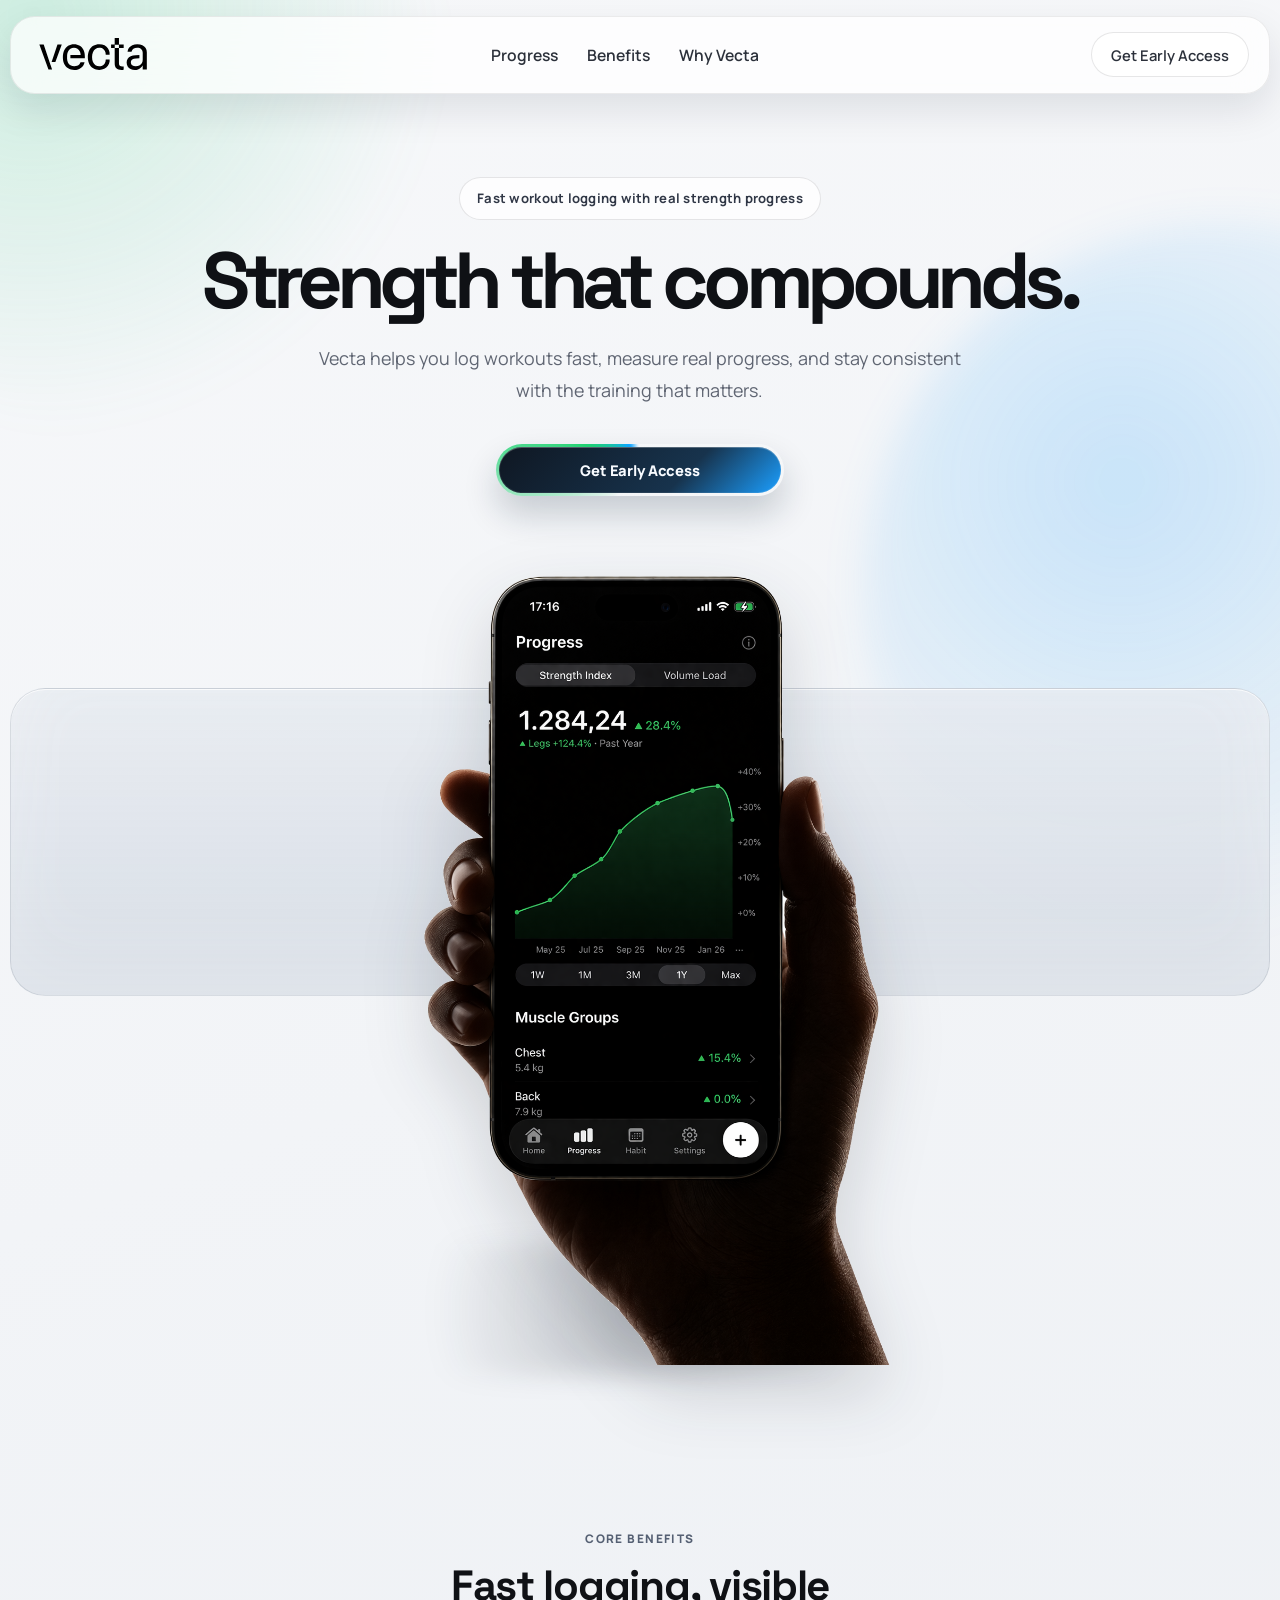
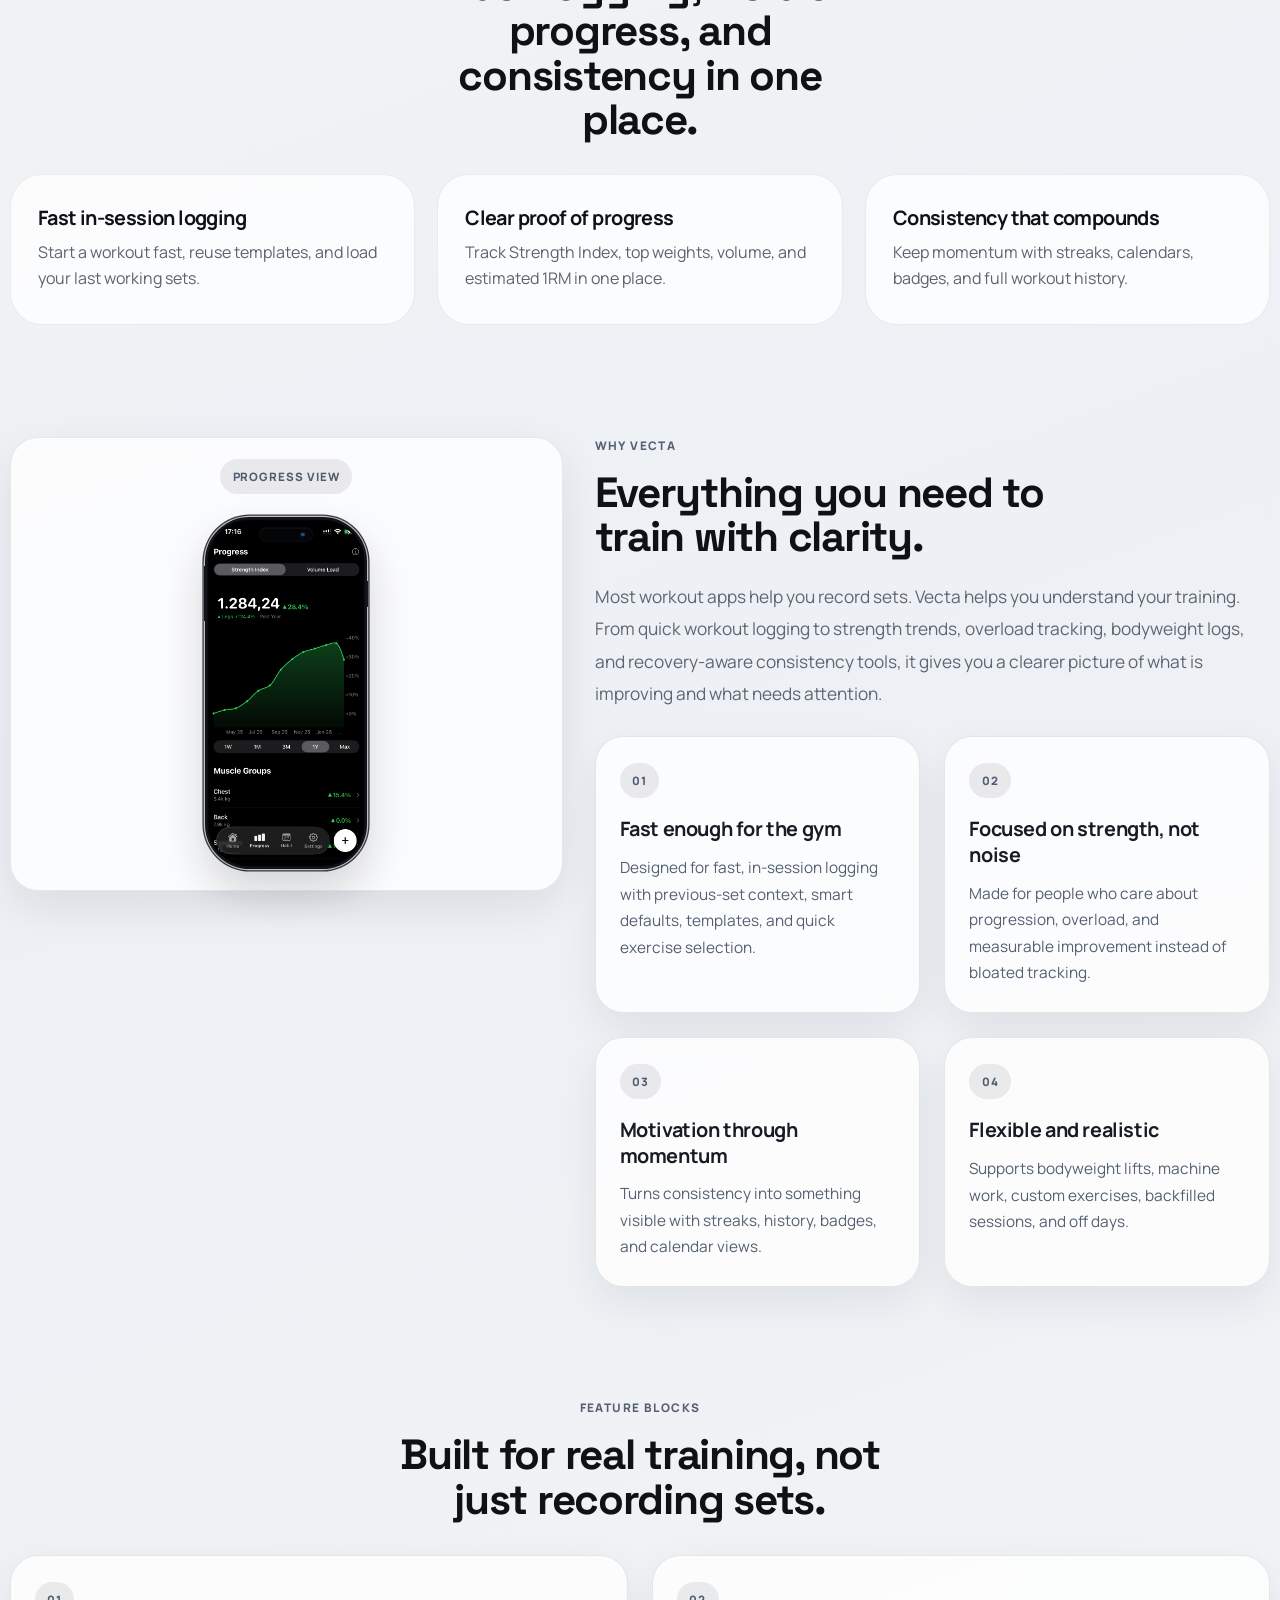
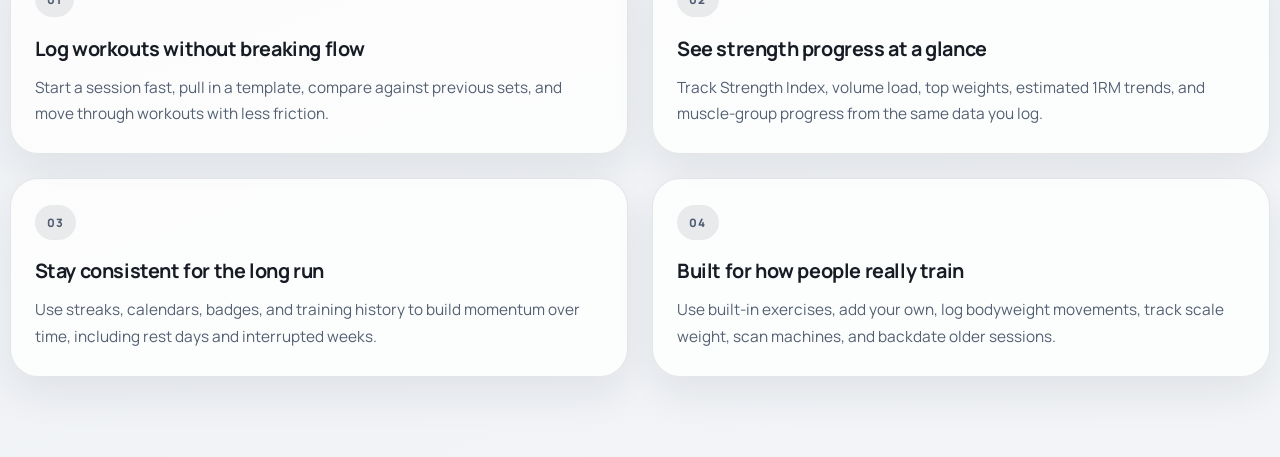
==== test/index.html @ aca47975 "Add test concept landing page" ====
<!doctype html>
<html lang="en">
  <head>
    <meta charset="UTF-8" />
    <meta name="viewport" content="width=device-width, initial-scale=1.0" />
    <title>Vecta | Test Concept</title>
    <meta
      name="description"
      content="A Vecta concept page using the progress view image and homepage messaging."
    />
    <link rel="icon" type="image/svg+xml" href="../favicon.svg" />
    <link rel="preconnect" href="https://fonts.googleapis.com" />
    <link rel="preconnect" href="https://fonts.gstatic.com" crossorigin />
    <link
      href="https://fonts.googleapis.com/css2?family=Manrope:wght@400;500;600;700;800&amp;family=Space+Grotesk:wght@500;600;700&amp;display=swap"
      rel="stylesheet"
    />
    <link rel="stylesheet" href="../styles.css" />
    <link rel="stylesheet" href="test.css" />
  </head>
  <body class="test-page">
    <div class="ambient ambient-one"></div>
    <div class="ambient ambient-two"></div>

    <header class="site-header container reveal">
      <a class="brand" href="../index.html" aria-label="Vecta home">
        <span class="brand-mark" aria-hidden="true">
          <img src="../logo.svg" alt="" class="brand-logo" />
        </span>
      </a>
      <nav class="site-nav" aria-label="Test page navigation">
        <a href="#progress">Progress</a>
        <a href="#benefits">Benefits</a>
        <a href="#why-vecta">Why Vecta</a>
      </nav>
      <a class="header-cta" href="../waitlist.html">Get Early Access</a>
    </header>

    <main>
      <section class="test-hero container">
        <div class="test-hero-copy">
          <p class="trust-pill">Fast workout logging with real strength progress</p>
          <h1>Strength that compounds.</h1>
          <p class="lead">
            Vecta helps you log workouts fast, measure real progress, and stay
            consistent with the training that matters.
          </p>
          <div class="hero-actions">
            <a class="button button-primary hero-highlight-cta" href="../waitlist.html">
              Get Early Access
            </a>
          </div>
        </div>

        <div class="test-stage" aria-hidden="true">
          <div class="test-stage-band"></div>
          <div class="test-stage-shadow"></div>
          <figure class="test-stage-photo-wrap">
            <img
              class="test-stage-hand-photo"
              src="hero-hand-with-progress-clean.png"
              alt=""
            />
          </figure>
        </div>
      </section>

      <section class="test-benefits container reveal delay-2" id="benefits">
        <div class="section-heading test-section-heading">
          <p>Core Benefits</p>
          <h2>Fast logging, visible progress, and consistency in one place.</h2>
        </div>
        <div class="kpi-row">
          <article>
            <h3>Fast in-session logging</h3>
            <p>
              Start a workout fast, reuse templates, and load your last working
              sets.
            </p>
          </article>
          <article>
            <h3>Clear proof of progress</h3>
            <p>
              Track Strength Index, top weights, volume, and estimated 1RM in
              one place.
            </p>
          </article>
          <article>
            <h3>Consistency that compounds</h3>
            <p>
              Keep momentum with streaks, calendars, badges, and full workout
              history.
            </p>
          </article>
        </div>
      </section>

      <section class="test-showcase container reveal delay-3" id="progress">
        <div class="test-showcase-layout">
          <article class="test-image-card">
            <span class="test-image-label">Progress View</span>
            <article class="phone test-inline-phone">
              <div class="screen screen-primary">
                <img
                  src="../IMG_2460.PNG"
                  alt="Progress screen with strength index chart"
                  class="screen-image"
                />
              </div>
            </article>
          </article>

          <div class="test-showcase-copy" id="why-vecta">
            <div class="section-heading">
              <p>Why Vecta</p>
              <h2>Everything you need to train with clarity.</h2>
            </div>
            <p class="section-intro">
              Most workout apps help you record sets. Vecta helps you understand
              your training. From quick workout logging to strength trends,
              overload tracking, bodyweight logs, and recovery-aware consistency
              tools, it gives you a clearer picture of what is improving and what
              needs attention.
            </p>

            <div class="pillar-grid test-pillar-grid">
              <article class="pillar-card">
                <span class="pillar-index">01</span>
                <h3>Fast enough for the gym</h3>
                <p>
                  Designed for fast, in-session logging with previous-set context,
                  smart defaults, templates, and quick exercise selection.
                </p>
              </article>
              <article class="pillar-card">
                <span class="pillar-index">02</span>
                <h3>Focused on strength, not noise</h3>
                <p>
                  Made for people who care about progression, overload, and
                  measurable improvement instead of bloated tracking.
                </p>
              </article>
              <article class="pillar-card">
                <span class="pillar-index">03</span>
                <h3>Motivation through momentum</h3>
                <p>
                  Turns consistency into something visible with streaks, history,
                  badges, and calendar views.
                </p>
              </article>
              <article class="pillar-card">
                <span class="pillar-index">04</span>
                <h3>Flexible and realistic</h3>
                <p>
                  Supports bodyweight lifts, machine work, custom exercises,
                  backfilled sessions, and off days.
                </p>
              </article>
            </div>
          </div>
        </div>
      </section>

      <section class="test-details container reveal delay-3">
        <div class="section-heading test-section-heading">
          <p>Feature Blocks</p>
          <h2>Built for real training, not just recording sets.</h2>
        </div>
        <div class="feature-grid">
          <article class="feature-card">
            <span class="feature-meta">01</span>
            <h3>Log workouts without breaking flow</h3>
            <p>
              Start a session fast, pull in a template, compare against previous
              sets, and move through workouts with less friction.
            </p>
          </article>
          <article class="feature-card">
            <span class="feature-meta">02</span>
            <h3>See strength progress at a glance</h3>
            <p>
              Track Strength Index, volume load, top weights, estimated 1RM
              trends, and muscle-group progress from the same data you log.
            </p>
          </article>
          <article class="feature-card">
            <span class="feature-meta">03</span>
            <h3>Stay consistent for the long run</h3>
            <p>
              Use streaks, calendars, badges, and training history to build
              momentum over time, including rest days and interrupted weeks.
            </p>
          </article>
          <article class="feature-card">
            <span class="feature-meta">04</span>
            <h3>Built for how people really train</h3>
            <p>
              Use built-in exercises, add your own, log bodyweight movements,
              track scale weight, scan machines, and backdate older sessions.
            </p>
          </article>
        </div>
      </section>
    </main>
  </body>
</html>
---- styles.css ----
:root {
  --bg: #eef0f3;
  --surface: rgba(255, 255, 255, 0.78);
  --surface-strong: #ffffff;
  --text: #0f1115;
  --text-muted: #5f6572;
  --line: rgba(15, 17, 21, 0.1);
  --accent-green: #27ca72;
  --accent-blue: #1b9fff;
  --accent-charcoal: #1d2128;
  --shadow: 0 24px 70px rgba(12, 22, 38, 0.14);
  --radius-lg: 28px;
  --radius-md: 18px;
  --sticky-header-offset: 1rem;
  --sticky-header-scroll-space: 8rem;
  --container-max: 1480px;
  --container-gutter: 1.2rem;
}

*,
*::before,
*::after {
  box-sizing: border-box;
}

html,
body {
  margin: 0;
  padding: 0;
}

html {
  scroll-behavior: smooth;
}

body {
  min-height: 100vh;
  font-family: "Manrope", "Avenir Next", "Helvetica Neue", sans-serif;
  color: var(--text);
  background: linear-gradient(160deg, #f7f8fa 0%, #edf0f4 60%, #f2f4f7 100%);
  overflow-x: hidden;
}

.ambient {
  position: fixed;
  pointer-events: none;
  z-index: -1;
  filter: blur(20px);
}

.ambient-one {
  width: 40rem;
  height: 40rem;
  border-radius: 50%;
  left: -12rem;
  top: -13rem;
  background: radial-gradient(circle at 35% 35%, rgba(54, 201, 131, 0.22), transparent 70%);
}

.ambient-two {
  width: 46rem;
  height: 46rem;
  border-radius: 50%;
  right: -20rem;
  top: 14rem;
  background: radial-gradient(circle at 35% 35%, rgba(27, 159, 255, 0.2), transparent 70%);
}

.container {
  width: min(var(--container-max), calc(100% - var(--container-gutter)));
  margin: 0 auto;
}

.site-header {
  position: sticky;
  top: var(--sticky-header-offset);
  z-index: 40;
  display: grid;
  grid-template-columns: auto 1fr auto;
  align-items: center;
  gap: 2.8rem;
  margin-top: 1rem;
  padding: 0.9rem 1.25rem;
  border: 1px solid rgba(15, 17, 21, 0.08);
  border-radius: 1.55rem;
  background: rgba(255, 255, 255, 0.74);
  backdrop-filter: blur(18px);
  box-shadow: 0 16px 38px rgba(13, 22, 36, 0.1);
}

section[id] {
  scroll-margin-top: var(--sticky-header-scroll-space);
}

.brand {
  display: inline-flex;
  align-items: center;
  gap: 0;
  text-decoration: none;
  color: var(--text);
}

.brand-mark {
  width: clamp(6.8rem, 10vw, 9.2rem);
  height: auto;
  display: grid;
  place-items: center;
}

.brand-logo {
  width: 100%;
  height: 100%;
  object-fit: contain;
  display: block;
}

.site-nav {
  display: flex;
  justify-content: center;
  gap: 1.8rem;
}

.site-nav a,
.header-cta {
  text-decoration: none;
  font-weight: 600;
  color: #2b303a;
}

.site-nav a {
  font-size: 0.98rem;
  transition: color 0.22s ease;
}

.site-nav a:hover {
  color: var(--accent-charcoal);
}

.header-controls,
.legal-header-controls {
  display: inline-flex;
  align-items: center;
  gap: 0.62rem;
}

.lang-toggle {
  display: inline-flex;
  align-items: center;
  border: 1px solid var(--line);
  border-radius: 999px;
  background: rgba(255, 255, 255, 0.8);
  overflow: hidden;
}

.lang-toggle a {
  text-decoration: none;
  color: #2b303a;
  font-weight: 700;
  font-size: 0.74rem;
  letter-spacing: 0.04em;
  padding: 0.48rem 0.68rem;
  line-height: 1;
}

.lang-toggle a[aria-current="page"] {
  background: #0f131a;
  color: #f8f9fb;
}

.header-cta {
  font-size: 0.92rem;
  border-radius: 999px;
  padding: 0.72rem 1.2rem;
  border: 1px solid var(--line);
  backdrop-filter: blur(12px);
  background: rgba(255, 255, 255, 0.8);
  transition: transform 0.2s ease, box-shadow 0.2s ease, background 0.2s ease;
}

.header-cta:hover,
.header-cta:focus-visible {
  background: rgba(255, 255, 255, 0.96);
  box-shadow: 0 12px 24px rgba(18, 28, 44, 0.12);
  transform: translateY(-1px);
}

.hero {
  display: grid;
  grid-template-columns: minmax(320px, 1fr) minmax(360px, 1fr);
  align-items: center;
  gap: 4.2rem;
  padding-top: 6.25rem;
  padding-bottom: 0;
}

.hero-copy {
  max-width: 43rem;
  margin-top: -0.4rem;
}

.trust-pill {
  display: inline-flex;
  align-items: center;
  padding: 0.72rem 1.1rem;
  border-radius: 999px;
  border: 1px solid var(--line);
  background: rgba(255, 255, 255, 0.74);
  color: #303746;
  font-size: 0.82rem;
  font-weight: 700;
  letter-spacing: 0.02em;
  margin: 0;
}

.hero-copy h1 {
  margin: 1.35rem 0 0;
  font-family: "Space Grotesk", "Manrope", sans-serif;
  font-size: clamp(2.3rem, 4.4vw, 4.1rem);
  line-height: 1.02;
  letter-spacing: -0.04em;
  max-width: 19ch;
}

.hero-copy h1 .hero-line {
  display: block;
}

.lead {
  margin-top: 1.5rem;
  max-width: 54ch;
  color: var(--text-muted);
  font-size: 1.12rem;
  line-height: 1.78;
}

.hero-actions {
  margin-top: 2.3rem;
  display: flex;
  flex-wrap: wrap;
  gap: 1rem;
}

.button {
  display: inline-flex;
  align-items: center;
  justify-content: center;
  min-height: 3.25rem;
  padding: 0.9rem 1.35rem;
  border-radius: 999px;
  border: 1px solid transparent;
  text-decoration: none;
  font-size: 0.92rem;
  font-weight: 800;
  letter-spacing: -0.01em;
  transition: transform 0.2s ease, box-shadow 0.2s ease, background 0.2s ease, border-color 0.2s ease;
}

.button:hover,
.button:focus-visible {
  transform: translateY(-1px);
}

.button-primary {
  background: linear-gradient(135deg, #0f1722 0%, #17334d 65%, #1b9fff 100%);
  color: #f8fbff;
  box-shadow: 0 18px 34px rgba(16, 34, 56, 0.2);
}

.button-primary:hover,
.button-primary:focus-visible {
  box-shadow: 0 22px 40px rgba(16, 34, 56, 0.24);
}

.hero-highlight-cta {
  position: relative;
  isolation: isolate;
  min-width: clamp(15.75rem, 23vw, 18rem);
  padding-inline: 2.2rem;
  border: 0;
  background: transparent;
  overflow: hidden;
}

.hero-highlight-cta::before {
  content: "";
  position: absolute;
  inset: -18%;
  border-radius: inherit;
  background: conic-gradient(
    from 0deg,
    rgba(255, 255, 255, 0.16) 0deg,
    rgba(255, 255, 255, 0.05) 220deg,
    rgba(39, 202, 114, 0.18) 244deg,
    rgba(39, 202, 114, 0.96) 294deg,
    rgba(27, 159, 255, 1) 338deg,
    rgba(255, 255, 255, 0.3) 356deg,
    rgba(255, 255, 255, 0.16) 360deg
  );
  filter: saturate(114%) blur(1.05px);
  transform: translateZ(0);
  transform-origin: 50% 50%;
  will-change: transform;
  backface-visibility: hidden;
  animation: hero-cta-spin 4.1s linear infinite;
  pointer-events: none;
  z-index: -2;
}

.hero-highlight-cta::after {
  content: "";
  position: absolute;
  inset: 3px;
  border-radius: inherit;
  background: linear-gradient(135deg, #0f1722 0%, #17334d 65%, #1b9fff 100%);
  box-shadow:
    inset 0 1px 0 rgba(255, 255, 255, 0.2),
    inset 0 0 0 1px rgba(255, 255, 255, 0.08);
  pointer-events: none;
  z-index: -1;
}

.hero-highlight-cta:hover,
.hero-highlight-cta:focus-visible {
  box-shadow: 0 24px 42px rgba(16, 34, 56, 0.28);
}

@keyframes hero-cta-spin {
  from {
    transform: rotate(0deg) translateZ(0);
  }

  to {
    transform: rotate(1turn) translateZ(0);
  }
}

.store-btn {
  display: inline-flex;
  align-items: center;
  gap: 0.72rem;
  text-decoration: none;
  border-radius: 16px;
  padding: 0.7rem 0.9rem;
  background: var(--surface-strong);
  border: 1px solid var(--line);
  color: #0e1014;
  min-width: 11.6rem;
}

.store-btn.dark {
  background: #101218;
  color: #f5f7fa;
  border-color: transparent;
}

.app-store-btn {
  min-width: 14.2rem;
  border-radius: 0.75rem;
  padding: 0.58rem 1rem 0.62rem;
  gap: 0.82rem;
  background: linear-gradient(180deg, #1e1b29 0%, #121019 100%);
  box-shadow: 0 10px 24px rgba(12, 9, 18, 0.3);
}

.apple-logo-mark {
  width: 2.25rem;
  display: inline-block;
  text-align: center;
  font-family: "SF Pro Display", "SF Pro Text", "Helvetica Neue", Arial, sans-serif;
  font-size: 2.35rem;
  line-height: 1;
  color: #ffffff;
  transform: translateY(-0.06rem);
}

.app-store-btn span small {
  font-size: 0.58rem;
  letter-spacing: 0.03em;
}

.app-store-btn span strong {
  font-size: 1.03rem;
  margin-top: 0.02rem;
  line-height: 1.02;
}

.store-icon {
  width: 2.12rem;
  height: 2.12rem;
  border-radius: 0.72rem;
  display: grid;
  place-items: center;
  background: rgba(255, 255, 255, 0.14);
  font-size: 0.62rem;
  font-weight: 800;
  letter-spacing: 0.05em;
}

.store-btn:not(.dark) .store-icon {
  background: #e9edf3;
}

.store-btn span small {
  display: block;
  font-size: 0.67rem;
  letter-spacing: 0.02em;
}

.store-btn span strong {
  display: block;
  margin-top: 0.16rem;
  font-size: 1rem;
}

.kpi-row {
  margin-top: 2rem;
  display: grid;
  grid-template-columns: repeat(3, minmax(0, 1fr));
  gap: 1.35rem;
}

.kpi-row article {
  background: rgba(255, 255, 255, 0.76);
  border: 1px solid rgba(22, 28, 38, 0.08);
  border-radius: 2rem;
  padding: 2rem 1.7rem;
  backdrop-filter: blur(14px);
  display: grid;
  align-content: start;
  gap: 0.55rem;
  min-height: 100%;
}

.kpi-row h3 {
  margin: 0;
  font-size: 1.24rem;
  letter-spacing: -0.03em;
  line-height: 1.15;
}

.kpi-row p {
  margin: 0;
  color: #5c6270;
  font-size: 1rem;
  line-height: 1.65;
}

.hero-highlights {
  margin-top: 5.6rem;
}

.hero-highlights-heading {
  max-width: 44rem;
}

.hero-highlights .section-heading h2 {
  max-width: 20ch;
}

.hero-visual {
  position: relative;
  min-height: 49rem;
}

.phone-stack {
  position: absolute;
  inset: 0;
  --phone-top: 8.5%;
  --phone-primary-offset: -107%;
  --phone-secondary-offset: 3%;
  --phone-secondary-tilt: 5deg;
}

.phone {
  position: absolute;
  width: calc(32.4rem * 1170 / 2532);
  height: 32.4rem;
  border-radius: 2.8rem;
  border: 0.26rem solid #111317;
  box-shadow:
    0 0 0 0.08rem rgba(214, 218, 224, 0.84),
    0 0 0 0.16rem rgba(38, 42, 48, 0.92),
    0 1.1rem 2.7rem rgba(17, 24, 39, 0.2);
  background: #06070a;
  overflow: visible;
  isolation: isolate;
}

.phone::before {
  content: "";
  position: absolute;
  top: 0.45rem;
  left: 50%;
  transform: translateX(-50%);
  width: 34%;
  min-width: 2.9rem;
  max-width: 4.3rem;
  height: clamp(0.72rem, 3.8%, 1.02rem);
  border-radius: 999px;
  background:
    radial-gradient(circle at calc(100% - 0.62rem) 50%, #1d4f97 0 0.1rem, #091018 0.13rem, transparent 0.18rem),
    linear-gradient(#040506, #040506);
  box-shadow:
    0 0.03rem 0.08rem rgba(255, 255, 255, 0.08) inset,
    0 0 0 0.05rem rgba(14, 16, 20, 0.96);
  pointer-events: none;
  z-index: 5;
}

.phone::after {
  content: "";
  position: absolute;
  inset: 0 -0.32rem 0 -0.32rem;
  background:
    linear-gradient(#12151a, #12151a) left 0.04rem top 14% / 0.13rem 6.2% no-repeat,
    linear-gradient(#12151a, #12151a) left 0.04rem top 20.7% / 0.16rem 10.8% no-repeat,
    linear-gradient(#12151a, #12151a) right 0.04rem top 19% / 0.13rem 7.5% no-repeat;
  pointer-events: none;
  z-index: 4;
}

.phone-primary {
  left: 50%;
  top: var(--phone-top);
  transform: translateX(var(--phone-primary-offset));
  z-index: 2;
}

.phone-secondary {
  left: 50%;
  top: var(--phone-top);
  transform-origin: 50% 100%;
  transform: translateX(var(--phone-secondary-offset)) rotate(var(--phone-secondary-tilt));
  z-index: 3;
}

.screen {
  width: 100%;
  height: 100%;
  border-radius: 2.5rem;
  padding: 0;
  color: #f7f9fc;
  background: #000;
  overflow: hidden;
  display: grid;
  place-items: center;
  box-shadow: 0 0 0 0.08rem #020304;
}

.screen-primary {
  background: #000;
}

.screen-secondary {
  background: #000;
  color: #11151c;
}

.screen-image {
  width: 100%;
  height: 100%;
  object-fit: contain;
  object-position: center center;
  display: block;
}

.status-row {
  display: flex;
  justify-content: space-between;
  font-size: 0.72rem;
  font-weight: 700;
  opacity: 0.95;
}

.active-card {
  margin-top: 1rem;
  background: rgba(7, 11, 17, 0.6);
  border: 1px solid rgba(255, 255, 255, 0.2);
  border-radius: 1.35rem;
  padding: 0.95rem;
}

.active-card p {
  margin: 0;
  color: #d9e2ee;
  font-size: 0.76rem;
}

.active-card h3 {
  margin: 0.35rem 0 0;
  font-size: 1.8rem;
  letter-spacing: -0.03em;
}

.ring-wrap {
  margin-top: 0.9rem;
  display: grid;
  grid-template-columns: repeat(2, minmax(0, 1fr));
  gap: 0.8rem;
}

.ring {
  aspect-ratio: 1;
  border-radius: 50%;
  display: grid;
  place-items: center;
  text-align: center;
  padding: 0.5rem;
}

.ring span {
  display: block;
  font-size: 0.93rem;
  font-weight: 800;
}

.ring small {
  font-size: 0.55rem;
  opacity: 0.88;
}

.ring-volume {
  background:
    radial-gradient(circle at center, rgba(8, 13, 22, 0.86) 0 56%, transparent 57%),
    conic-gradient(var(--accent-green) 0 274deg, rgba(255, 255, 255, 0.18) 274deg 360deg);
}

.ring-load {
  background:
    radial-gradient(circle at center, rgba(8, 13, 22, 0.86) 0 56%, transparent 57%),
    conic-gradient(var(--accent-blue) 0 296deg, rgba(255, 255, 255, 0.18) 296deg 360deg);
}

.timeline {
  margin-top: 1rem;
  display: grid;
  gap: 0.6rem;
}

.timeline div {
  padding: 0.65rem 0.7rem;
  border-radius: 0.82rem;
  background: rgba(255, 255, 255, 0.1);
  border: 1px solid rgba(255, 255, 255, 0.16);
}

.timeline small {
  display: block;
  font-size: 0.65rem;
  color: #d5deea;
}

.timeline strong {
  font-size: 0.79rem;
}

.summary-card {
  margin-top: 1rem;
  border-radius: 1.1rem;
  padding: 0.95rem;
  background: linear-gradient(150deg, #11161d, #1a232e);
  color: #f5f8fc;
}

.summary-card p {
  margin: 0;
  font-size: 0.74rem;
  opacity: 0.85;
}

.summary-card h3 {
  margin: 0.35rem 0 0;
  font-size: 1.52rem;
}

.metric-grid {
  margin-top: 0.9rem;
  display: grid;
  grid-template-columns: repeat(2, minmax(0, 1fr));
  gap: 0.56rem;
}

.metric-grid article {
  border-radius: 0.92rem;
  padding: 0.66rem;
  border: 1px solid rgba(19, 27, 37, 0.1);
  background: rgba(255, 255, 255, 0.86);
}

.metric-grid span {
  display: block;
  color: #586071;
  font-size: 0.67rem;
}

.metric-grid strong {
  margin-top: 0.2rem;
  display: block;
  font-size: 1rem;
}

.trend-bar {
  margin-top: 0.8rem;
  padding: 0.75rem;
  border-radius: 0.92rem;
  border: 1px solid rgba(19, 27, 37, 0.1);
  background: rgba(255, 255, 255, 0.86);
}

.trend-bar p {
  margin: 0 0 0.5rem;
  font-size: 0.68rem;
  color: #616979;
  font-weight: 700;
}

.bar-track {
  height: 0.5rem;
  border-radius: 999px;
  background: #d8deea;
  overflow: hidden;
}

.bar-track span {
  display: block;
  height: 100%;
  width: 78%;
  border-radius: inherit;
  background: linear-gradient(90deg, var(--accent-blue), var(--accent-green));
}

.benefits {
  margin-top: 2.4rem;
}

.story,
.flow-section,
.feature-section,
.social-section,
.cta-band {
  margin-top: 7.5rem;
}

.story-grid {
  margin-top: 2.1rem;
  display: grid;
  grid-template-columns: minmax(0, 0.82fr) minmax(0, 1.18fr);
  gap: 2.4rem;
  align-items: start;
}

.section-intro {
  margin: 0;
  max-width: 34rem;
  color: var(--text-muted);
  font-size: 1.08rem;
  line-height: 1.88;
}

.pillar-grid,
.feature-grid {
  display: grid;
  grid-template-columns: repeat(2, minmax(0, 1fr));
  gap: 1.5rem;
}

.pillar-card,
.feature-card,
.flow-card {
  border-radius: 1.75rem;
  border: 1px solid rgba(19, 27, 37, 0.1);
  background: rgba(255, 255, 255, 0.78);
  backdrop-filter: blur(14px);
  box-shadow: 0 16px 40px rgba(21, 33, 48, 0.08);
  padding: 1.6rem 1.5rem;
}

.pillar-index,
.feature-meta,
.flow-label {
  display: inline-flex;
  align-items: center;
  justify-content: center;
  min-height: 2.2rem;
  padding: 0.42rem 0.78rem;
  border-radius: 999px;
  background: rgba(16, 22, 32, 0.08);
  color: #4f5c72;
  font-size: 0.72rem;
  font-weight: 800;
  letter-spacing: 0.08em;
  text-transform: uppercase;
}

.pillar-card h3,
.feature-card h3,
.flow-card h3 {
  margin: 1.15rem 0 0;
  font-size: 1.24rem;
  line-height: 1.28;
  letter-spacing: -0.02em;
  color: #171c24;
}

.pillar-card p,
.feature-card p,
.flow-card p {
  margin: 0.85rem 0 0;
  color: #536071;
  font-size: 0.96rem;
  line-height: 1.72;
}

.flow-grid {
  margin-top: 2.1rem;
  display: grid;
  grid-template-columns: repeat(2, minmax(0, 1fr));
  gap: 1.5rem;
}

.flow-list {
  margin: 1.35rem 0 0;
  padding-left: 1.2rem;
  display: grid;
  gap: 0.75rem;
  color: #242b38;
}

.flow-list li {
  line-height: 1.5;
}

.feature-grid {
  margin-top: 2.1rem;
}

.benefits-grid {
  margin-top: 1.5rem;
  display: grid;
  grid-template-columns: repeat(3, minmax(0, 1fr));
  gap: 1rem;
}

.benefit-card {
  border-radius: 1.35rem;
  border: 1px solid rgba(19, 27, 37, 0.1);
  background: rgba(255, 255, 255, 0.76);
  backdrop-filter: blur(14px);
  box-shadow: 0 14px 34px rgba(21, 33, 48, 0.08);
  padding: 1.1rem;
}

.benefit-index {
  display: inline-block;
  font-size: 0.72rem;
  font-weight: 800;
  letter-spacing: 0.08em;
  color: #4f5c72;
  padding: 0.35rem 0.52rem;
  border-radius: 999px;
  background: rgba(16, 22, 32, 0.08);
}

.benefit-card h3 {
  margin: 0.8rem 0 0;
  font-size: 1.04rem;
  line-height: 1.35;
  letter-spacing: -0.01em;
  color: #171c24;
}

.insights {
  margin-top: 7rem;
  padding-bottom: 0;
}

.waitlist-page {
  min-height: 100vh;
  display: grid;
  align-items: center;
  padding-top: 1.2rem;
  padding-bottom: 1.8rem;
}

.waitlist-only-card {
  border-radius: 1.5rem;
  border: 1px solid rgba(19, 27, 37, 0.12);
  background:
    radial-gradient(circle at 5% 3%, rgba(27, 159, 255, 0.18), transparent 30%),
    rgba(255, 255, 255, 0.88);
  backdrop-filter: blur(14px);
  box-shadow: 0 18px 42px rgba(21, 33, 48, 0.14);
  padding: 1.1rem;
}

.waitlist-page-top {
  display: flex;
  justify-content: space-between;
  align-items: center;
  gap: 0.8rem;
}

.waitlist-only-layout {
  margin-top: 1rem;
  display: grid;
  gap: 1rem;
  grid-template-columns: 1.1fr 0.9fr;
  align-items: center;
}

.waitlist-only-content h1 {
  margin: 0.3rem 0 0;
  font-family: "Space Grotesk", sans-serif;
  letter-spacing: -0.03em;
  font-size: clamp(1.55rem, 3.2vw, 2.45rem);
  line-height: 1.05;
  color: #151c26;
}

.waitlist-only-content p {
  margin: 0.75rem 0 0;
  color: #475164;
  line-height: 1.5;
}

.waitlist-kicker {
  margin: 0;
  text-transform: uppercase;
  letter-spacing: 0.08em;
  font-size: 0.72rem;
  font-weight: 800;
  color: #556073;
}

.waitlist-only-content .waitlist-form {
  margin-top: 1rem;
}

.waitlist-only-content .field-group span {
  color: #3f4757;
}

.waitlist-only-content .waitlist-btn {
  background: #0f131a;
  color: #f8f9fb;
}

.waitlist-only-content .waitlist-message.success {
  color: #1b7e4f;
}

.waitlist-only-content .waitlist-message.pending {
  color: #475164;
}

.waitlist-only-content .waitlist-message.error {
  color: #af3535;
}

.waitlist-phone-wrap {
  display: flex;
  justify-content: center;
}

.waitlist-phone {
  width: min(17rem, 100%);
  border-radius: 2.35rem;
  border: 0.55rem solid #20242b;
  box-shadow: 0 20px 46px rgba(13, 24, 39, 0.22);
  overflow: hidden;
  background: #10151c;
}

.waitlist-phone img {
  display: block;
  width: 100%;
  height: auto;
  object-fit: contain;
  background: #e5e8ed;
}

.waitlist-form {
  margin-top: 1rem;
  display: grid;
  grid-template-columns: minmax(0, 1fr) minmax(0, 1fr) auto;
  gap: 0.7rem;
  align-items: end;
}

.field-group {
  display: grid;
  gap: 0.3rem;
}

.field-group span {
  font-size: 0.72rem;
  font-weight: 700;
  color: rgba(248, 252, 255, 0.95);
}

.field-group input {
  width: 100%;
  border: 1px solid rgba(19, 27, 37, 0.16);
  border-radius: 0.78rem;
  background: rgba(255, 255, 255, 0.94);
  color: #10141c;
  padding: 0.68rem 0.75rem;
  font: inherit;
}

.waitlist-btn {
  border: 0;
  border-radius: 999px;
  background: #ffffff;
  color: #0f131a;
  font-family: inherit;
  font-size: 0.84rem;
  font-weight: 700;
  padding: 0.7rem 1.1rem;
  cursor: pointer;
  white-space: nowrap;
}

.waitlist-btn:disabled {
  cursor: wait;
  opacity: 0.82;
}

.waitlist-progress {
  position: relative;
  margin-top: 0.78rem;
  height: 0;
  border-radius: 999px;
  overflow: hidden;
  background: rgba(16, 20, 28, 0.08);
  opacity: 0;
  transition: height 0.22s ease, opacity 0.22s ease;
}

.waitlist-progress.is-visible {
  height: 0.42rem;
  opacity: 1;
}

.waitlist-progress-bar {
  position: absolute;
  inset: 0 auto 0 0;
  width: 34%;
  border-radius: inherit;
  background: linear-gradient(90deg, #17a9ff 0%, #27ca72 100%);
  animation: waitlist-progress-slide 1.05s cubic-bezier(0.37, 0, 0.22, 1) infinite;
  transform: translateX(-120%);
}

@keyframes waitlist-progress-slide {
  0% {
    transform: translateX(-120%);
  }

  55% {
    transform: translateX(210%);
  }

  100% {
    transform: translateX(320%);
  }
}

.waitlist-form.is-submitting .field-group input {
  opacity: 0.72;
}

.waitlist-message {
  margin: 0.72rem 0 0;
  font-size: 0.84rem;
  font-weight: 700;
  min-height: 1.1rem;
  color: rgba(248, 252, 255, 0.92);
}

.waitlist-message.success {
  color: #e9fff3;
}

.waitlist-message.error {
  color: #ffeaea;
}

.site-footer-bar {
  border-top: 1px solid rgba(19, 27, 37, 0.12);
  background: rgba(255, 255, 255, 0.8);
  backdrop-filter: blur(14px);
  margin-top: 2rem;
}

.footer-bar-inner {
  min-height: 4.8rem;
  display: flex;
  align-items: center;
  justify-content: space-between;
  gap: 1rem;
}

.footer-bar-inner p {
  margin: 0;
  color: #4f596a;
  font-size: 0.84rem;
}

.footer-links {
  display: flex;
  align-items: center;
  gap: 1rem;
}

.footer-links a {
  color: #1b2230;
  text-decoration: none;
  font-weight: 700;
  font-size: 0.84rem;
}

.footer-links a[aria-current="page"] {
  color: #0f1115;
}

.legal-page {
  min-height: 100vh;
  display: flex;
  flex-direction: column;
}

.legal-header {
  position: sticky;
  top: var(--sticky-header-offset);
  z-index: 40;
  display: flex;
  align-items: center;
  justify-content: space-between;
  margin-top: 1rem;
  padding: 0.85rem 1.1rem;
  border: 1px solid rgba(15, 17, 21, 0.08);
  border-radius: 1.45rem;
  background: rgba(255, 255, 255, 0.74);
  backdrop-filter: blur(18px);
  box-shadow: 0 16px 38px rgba(13, 22, 36, 0.1);
}

.back-link {
  text-decoration: none;
  color: #1b2230;
  font-weight: 700;
  font-size: 0.9rem;
  border: 1px solid var(--line);
  border-radius: 999px;
  padding: 0.6rem 1rem;
  background: rgba(255, 255, 255, 0.76);
}

.legal-main {
  flex: 1;
  padding: 2.1rem 0 2.8rem;
}

.legal-card {
  border-radius: 1.5rem;
  border: 1px solid rgba(19, 27, 37, 0.12);
  background: rgba(255, 255, 255, 0.84);
  backdrop-filter: blur(14px);
  box-shadow: 0 16px 42px rgba(21, 33, 48, 0.08);
  padding: 1.35rem 1.25rem;
}

.legal-card h1 {
  margin: 0 0 1rem;
  font-family: "Space Grotesk", sans-serif;
  letter-spacing: -0.02em;
  font-size: clamp(1.5rem, 2.8vw, 2rem);
}

.legal-card p {
  margin: 0.8rem 0 0;
  color: #3f4756;
  font-size: 0.94rem;
  line-height: 1.58;
}

.legal-card strong {
  color: #161b24;
}

.cookie-banner {
  position: fixed;
  right: 1rem;
  bottom: 1rem;
  width: min(28rem, calc(100% - 1.5rem));
  border-radius: 1rem;
  border: 1px solid rgba(19, 27, 37, 0.14);
  background: rgba(255, 255, 255, 0.95);
  backdrop-filter: blur(12px);
  box-shadow: 0 18px 38px rgba(21, 33, 48, 0.16);
  padding: 0.9rem;
  z-index: 80;
  display: none;
}

.cookie-banner.is-visible {
  display: block;
  animation: rise 0.25s ease-out forwards;
}

.cookie-banner p {
  margin: 0;
  color: #2c3442;
  font-size: 0.85rem;
  line-height: 1.45;
}

.cookie-banner p a {
  color: #111722;
  font-weight: 700;
}

.cookie-actions {
  margin-top: 0.7rem;
  display: flex;
  justify-content: flex-end;
  gap: 0.55rem;
}

.cookie-btn {
  border: 0;
  border-radius: 999px;
  font-family: inherit;
  font-size: 0.8rem;
  font-weight: 700;
  padding: 0.5rem 0.9rem;
  cursor: pointer;
}

.cookie-btn.secondary {
  background: rgba(15, 22, 34, 0.08);
  color: #222a36;
}

.cookie-btn.primary {
  background: #0f131a;
  color: #f8f9fb;
}

.section-heading p {
  margin: 0;
  text-transform: uppercase;
  letter-spacing: 0.12em;
  color: #556073;
  font-size: 0.74rem;
  font-weight: 800;
}

.section-heading h2 {
  margin: 1rem 0 0;
  max-width: 18ch;
  font-family: "Space Grotesk", sans-serif;
  font-size: clamp(2.1rem, 3.3vw, 3.2rem);
  letter-spacing: -0.03em;
  line-height: 1.06;
}

.insight-grid {
  margin-top: 2.2rem;
  display: grid;
  gap: 1.5rem;
  grid-template-columns: 1.35fr 1fr 1fr;
}

.insight-card {
  border-radius: var(--radius-lg);
  border: 1px solid rgba(19, 27, 37, 0.09);
  background: var(--surface);
  backdrop-filter: blur(14px);
  box-shadow: 0 16px 44px rgba(21, 33, 48, 0.09);
  padding: 1.5rem;
}

.insight-card header h3 {
  margin: 0;
  font-size: 1.14rem;
  letter-spacing: -0.02em;
}

.insight-card header p {
  margin: 0.45rem 0 1.15rem;
  color: #5d6574;
  font-size: 0.86rem;
  line-height: 1.6;
}

.chart-card svg {
  width: 100%;
  height: auto;
  background:
    repeating-linear-gradient(
      to right,
      rgba(28, 36, 48, 0.08) 0 1px,
      transparent 1px 40px
    ),
    linear-gradient(180deg, rgba(255, 255, 255, 0.5), rgba(237, 241, 247, 0.6));
  border-radius: 1.2rem;
  padding: 0.65rem;
}

.mini-table {
  display: grid;
  gap: 0.75rem;
}

.mini-table div {
  display: flex;
  justify-content: space-between;
  align-items: center;
  padding: 0.95rem 1rem;
  border-radius: 1.1rem;
  background: rgba(255, 255, 255, 0.82);
  border: 1px solid rgba(14, 18, 24, 0.08);
}

.mini-table span {
  color: #3f4757;
  font-size: 0.88rem;
}

.mini-table strong {
  font-size: 0.86rem;
}

.split-meter {
  display: grid;
  gap: 0.75rem;
}

.split-meter span {
  display: block;
  position: relative;
  border-radius: 0.8rem;
  font-size: 0.84rem;
  padding: 0.95rem 1rem;
  background: rgba(255, 255, 255, 0.78);
  border: 1px solid rgba(14, 18, 24, 0.08);
  overflow: hidden;
  line-height: 1.55;
  font-weight: 700;
}

.split-meter span::after {
  content: "";
  position: absolute;
  inset: 0;
  width: calc(var(--pct) * 1%);
  background: linear-gradient(90deg, rgba(27, 159, 255, 0.2), rgba(39, 202, 114, 0.2));
  z-index: 0;
}

.split-meter span {
  z-index: 1;
}

.social-card {
  border-radius: 1.9rem;
  border: 1px solid rgba(13, 22, 35, 0.08);
  background:
    linear-gradient(135deg, rgba(255, 255, 255, 0.14), rgba(255, 255, 255, 0) 46%),
    linear-gradient(112deg, #101823 0%, #17324d 55%, #26c06e 100%);
  box-shadow: 0 22px 50px rgba(14, 38, 64, 0.2);
  padding: 1.9rem 1.8rem;
  color: #f8fcff;
  display: grid;
  grid-template-columns: minmax(0, 1.2fr) minmax(0, 0.8fr);
  gap: 1.5rem;
  align-items: center;
}

.social-copy {
  max-width: 34rem;
}

.social-kicker {
  margin: 0;
  text-transform: uppercase;
  letter-spacing: 0.12em;
  font-size: 0.7rem;
  font-weight: 800;
  color: rgba(248, 252, 255, 0.82);
}

.social-card h2 {
  margin: 0.9rem 0 0;
  font-family: "Space Grotesk", sans-serif;
  font-size: clamp(1.7rem, 3vw, 2.6rem);
  line-height: 1.16;
  letter-spacing: -0.03em;
}

.proof-badges {
  display: flex;
  flex-wrap: wrap;
  gap: 0.8rem;
  justify-content: flex-start;
}

.proof-badge {
  display: inline-flex;
  align-items: center;
  min-height: 2.8rem;
  padding: 0.82rem 1rem;
  border-radius: 1.1rem;
  border: 1px solid rgba(255, 255, 255, 0.14);
  background: rgba(255, 255, 255, 0.12);
  font-size: 0.84rem;
  line-height: 1.55;
  font-weight: 700;
}

.cta-band {
  margin-bottom: 6rem;
}

.cta-band-inner {
  border-radius: 1.85rem;
  border: 1px solid rgba(13, 22, 35, 0.08);
  background:
    radial-gradient(circle at top left, rgba(39, 202, 114, 0.16), transparent 30%),
    linear-gradient(160deg, rgba(255, 255, 255, 0.86), rgba(246, 249, 252, 0.78));
  box-shadow: 0 18px 44px rgba(21, 33, 48, 0.1);
  padding: 2.2rem 2rem;
  text-align: center;
}

.cta-band-inner p {
  margin: 0;
  text-transform: uppercase;
  letter-spacing: 0.12em;
  color: #556073;
  font-size: 0.74rem;
  font-weight: 800;
}

.cta-band-inner h2 {
  margin: 1rem auto 0;
  max-width: 11ch;
  font-family: "Space Grotesk", sans-serif;
  font-size: clamp(2.2rem, 3.8vw, 3.5rem);
  line-height: 1.04;
  letter-spacing: -0.04em;
}

.cta-band-inner span {
  margin: 1.1rem auto 0;
  max-width: 40rem;
  display: block;
  color: #526173;
  font-size: 1.02rem;
  line-height: 1.75;
}

.cta-band-inner a {
  margin-top: 1.4rem;
  display: inline-flex;
  align-items: center;
  justify-content: center;
  min-height: 3.25rem;
  padding: 0.92rem 1.4rem;
  border-radius: 999px;
  text-decoration: none;
  background: #0f1722;
  color: #f8fbff;
  font-size: 0.9rem;
  font-weight: 800;
  box-shadow: 0 16px 28px rgba(16, 24, 37, 0.16);
  transition: transform 0.2s ease, box-shadow 0.2s ease, background 0.2s ease;
}

.cta-band-inner a:hover,
.cta-band-inner a:focus-visible {
  background: #162334;
  box-shadow: 0 20px 34px rgba(16, 24, 37, 0.2);
  transform: translateY(-1px);
}

.reveal {
  opacity: 0;
  transform: translateY(22px);
  animation: rise 0.82s cubic-bezier(0.2, 0.8, 0.2, 1) forwards;
}

.delay-1 {
  animation-delay: 0.08s;
}

.delay-2 {
  animation-delay: 0.2s;
}

.delay-3 {
  animation-delay: 0.32s;
}

@keyframes rise {
  to {
    opacity: 1;
    transform: translateY(0);
  }
}

@media (max-width: 1120px) {
  .site-nav {
    display: none;
  }

  .site-header {
    grid-template-columns: auto auto;
    justify-content: space-between;
  }

  .hero {
    grid-template-columns: 1fr;
    gap: 2rem;
    padding-top: 4.5rem;
    padding-bottom: 0;
  }

  .hero-copy {
    margin-top: 0;
  }

  .hero-highlights {
    margin-top: 4.5rem;
  }

  .hero-visual {
    min-height: 40rem;
    margin-top: 1.5rem;
  }

  .phone {
    width: calc(28.4rem * 1170 / 2532);
    height: 28.4rem;
  }

  .phone-stack {
    --phone-primary-offset: -105%;
    --phone-secondary-offset: 2%;
    --phone-secondary-tilt: 4.5deg;
  }

  .story,
  .flow-section,
  .feature-section,
  .social-section,
  .cta-band,
  .insights {
    margin-top: 5rem;
  }

  .story-grid {
    grid-template-columns: 1fr;
    gap: 2rem;
  }

  .insight-grid {
    grid-template-columns: 1fr;
  }

  .benefits-grid {
    grid-template-columns: 1fr;
  }

  .pillar-grid,
  .feature-grid,
  .flow-grid,
  .social-card {
    grid-template-columns: 1fr;
  }

  .waitlist-form {
    grid-template-columns: 1fr;
  }

  .waitlist-only-layout {
    grid-template-columns: 1fr;
  }

  .waitlist-phone {
    width: min(14rem, 100%);
  }

  .waitlist-btn {
    width: 100%;
  }

  .social-card {
    align-items: flex-start;
  }
}

@media (max-width: 760px) {
  :root {
    --sticky-header-offset: 0.7rem;
    --sticky-header-scroll-space: 7rem;
    --container-gutter: 0.9rem;
  }

  .brand {
    font-size: 1rem;
  }

  .brand-mark {
    width: 6.1rem;
  }

  .site-header,
  .legal-header {
    padding: 0.72rem 0.9rem;
    border-radius: 1.2rem;
  }

  .hero-copy h1 {
    font-size: clamp(2.05rem, 12vw, 3.1rem);
  }

  .hero-copy h1 .hero-line {
    display: inline;
  }

  .lead {
    font-size: 1rem;
    line-height: 1.72;
  }

  .hero-actions {
    flex-direction: column;
    margin-top: 1.8rem;
  }

  .button {
    width: 100%;
  }

  .hero-highlight-cta {
    min-width: 0;
  }

  .kpi-row {
    grid-template-columns: 1fr;
    margin-top: 1.4rem;
  }

  .kpi-row article {
    padding: 1.45rem 1.2rem;
    border-radius: 1.45rem;
  }

  .kpi-row h3 {
    font-size: 1.06rem;
  }

  .kpi-row p {
    font-size: 0.94rem;
  }

  .hero-visual {
    min-height: 27rem;
  }

  .phone {
    width: calc(18.8rem * 1170 / 2532);
    height: 18.8rem;
    border-radius: 1.9rem;
    border-width: 0.22rem;
  }

  .phone-stack {
    --phone-top: 10%;
    --phone-primary-offset: -104%;
    --phone-secondary-offset: 2%;
    --phone-secondary-tilt: 4deg;
  }

  .screen {
    border-radius: 1.8rem;
    padding: 0;
  }

  .active-card h3 {
    font-size: 1.18rem;
  }

  .ring-wrap {
    gap: 0.44rem;
  }

  .ring span {
    font-size: 0.74rem;
  }

  .ring small {
    font-size: 0.48rem;
  }

  .timeline div {
    padding: 0.42rem;
  }

  .timeline small {
    font-size: 0.56rem;
  }

  .timeline strong {
    font-size: 0.62rem;
  }

  .summary-card h3 {
    font-size: 1rem;
  }

  .metric-grid span {
    font-size: 0.55rem;
  }

  .metric-grid strong {
    font-size: 0.66rem;
  }

  .trend-bar p {
    font-size: 0.55rem;
  }

  .benefits {
    margin-top: 1.2rem;
  }

  .story,
  .flow-section,
  .feature-section,
  .social-section,
  .cta-band,
  .insights {
    margin-top: 2.8rem;
  }

  .hero-highlights {
    margin-top: 3rem;
  }

  .benefits-grid {
    margin-top: 1rem;
    gap: 0.7rem;
  }

  .benefit-card {
    border-radius: 1.1rem;
    padding: 0.88rem;
  }

  .benefit-card h3 {
    font-size: 0.94rem;
  }

  .waitlist-form {
    margin-top: 0.8rem;
    gap: 0.55rem;
  }

  .waitlist-message {
    font-size: 0.78rem;
  }

  .waitlist-page {
    padding-top: 0.75rem;
    padding-bottom: 1rem;
  }

  .waitlist-only-card {
    border-radius: 1.1rem;
    padding: 0.85rem;
  }

  .waitlist-page-top {
    flex-direction: row;
  }

  .waitlist-only-layout {
    margin-top: 0.8rem;
    gap: 0.75rem;
  }

  .waitlist-only-content h1 {
    font-size: clamp(1.3rem, 8.2vw, 1.8rem);
  }

  .waitlist-only-content p {
    font-size: 0.88rem;
  }

  .waitlist-phone {
    width: min(11.5rem, 100%);
    border-radius: 1.7rem;
    border-width: 0.42rem;
  }

  .site-footer-bar {
    margin-top: 1.5rem;
  }

  .header-controls,
  .legal-header-controls {
    gap: 0.42rem;
  }

  .lang-toggle a {
    font-size: 0.68rem;
    padding: 0.42rem 0.58rem;
  }

  .header-cta,
  .back-link {
    font-size: 0.78rem;
    padding: 0.5rem 0.78rem;
  }

  .footer-bar-inner {
    min-height: 3.7rem;
    flex-direction: column;
    justify-content: center;
    padding: 0.5rem 0;
    gap: 0.28rem;
  }

  .footer-bar-inner p {
    font-size: 0.78rem;
  }

  .footer-links {
    gap: 0.8rem;
  }

  .footer-links a {
    font-size: 0.8rem;
  }

  .legal-main {
    padding: 1.15rem 0 2rem;
  }

  .legal-card {
    border-radius: 1.1rem;
    padding: 0.95rem 0.82rem;
  }

  .legal-card p {
    font-size: 0.82rem;
  }

  .cookie-banner {
    right: 0.75rem;
    left: 0.75rem;
    width: auto;
    bottom: 0.75rem;
    border-radius: 0.85rem;
    padding: 0.78rem;
  }

  .cookie-banner p {
    font-size: 0.8rem;
  }

  .cookie-actions {
    justify-content: stretch;
  }

  .cookie-btn {
    flex: 1;
    font-size: 0.78rem;
  }

  .insight-card {
    border-radius: 20px;
    padding: 1.12rem;
  }

  .section-intro,
  .pillar-card p,
  .feature-card p,
  .flow-card p,
  .cta-band-inner span {
    font-size: 0.9rem;
  }

  .pillar-card,
  .feature-card,
  .flow-card,
  .social-card,
  .cta-band-inner {
    border-radius: 1.25rem;
    padding: 1.2rem;
  }

  .pillar-card h3,
  .feature-card h3,
  .flow-card h3 {
    font-size: 1.02rem;
  }

  .flow-list {
    gap: 0.48rem;
    font-size: 0.88rem;
  }

  .proof-badges {
    gap: 0.5rem;
  }

  .proof-badge {
    width: 100%;
    font-size: 0.8rem;
  }

  .cta-band {
    margin-bottom: 3.5rem;
  }
}
---- test/test.css ----
body.test-page {
  overflow-x: hidden;
}

.test-hero {
  padding-top: 5.2rem;
  text-align: center;
}

.test-hero-copy {
  max-width: 62rem;
  margin: 0 auto;
}

.test-hero .trust-pill {
  justify-content: center;
}

.test-hero h1 {
  margin: 1.45rem auto 0;
  max-width: none;
  font-family: "Space Grotesk", "Manrope", sans-serif;
  font-size: clamp(2.8rem, 6.2vw, 5.1rem);
  line-height: 0.96;
  letter-spacing: -0.08em;
  white-space: nowrap;
}

.test-hero .lead {
  max-width: 42rem;
  margin-left: auto;
  margin-right: auto;
}

.test-hero .hero-actions {
  justify-content: center;
  align-items: center;
}

.test-stage {
  position: relative;
  min-height: clamp(34rem, 68vw, 56rem);
  margin-top: 3.25rem;
  isolation: isolate;
}

.test-stage-band {
  position: absolute;
  inset: clamp(6.5rem, 11vw, 10.25rem) 0 auto;
  height: clamp(13rem, 24vw, 21rem);
  border-radius: 2.2rem;
  border: 1px solid rgba(19, 27, 37, 0.08);
  background: linear-gradient(180deg, rgba(230, 234, 240, 0.82), rgba(215, 221, 229, 0.98));
  box-shadow:
    inset 0 1px 0 rgba(255, 255, 255, 0.72),
    inset 0 -32px 70px rgba(255, 255, 255, 0.24);
}

.test-stage-shadow {
  position: absolute;
  left: 50%;
  bottom: 2.65rem;
  width: min(35rem, 64vw);
  height: 8.2rem;
  transform: translateX(-50%);
  border-radius: 999px;
  background: radial-gradient(circle at center, rgba(16, 24, 37, 0.24), transparent 72%);
  filter: blur(12px);
}

.test-stage-photo-wrap {
  position: relative;
  z-index: 2;
  width: min(34rem, 50vw);
  margin: 0 auto;
  top: 0.1rem;
  aspect-ratio: 1024 / 1536;
}

.test-stage-hand-photo {
  display: block;
  width: 100%;
  height: 100%;
  object-fit: contain;
  object-position: center top;
  filter: drop-shadow(0 26px 34px rgba(16, 24, 37, 0.16));
}

.test-stage-screen-wrap {
  position: absolute;
  left: 25.05%;
  top: 5.6%;
  width: 53.1%;
  height: 69.45%;
  border-radius: 3.2rem;
  background: #020202;
  box-shadow: inset 0 0 0 0.16rem #020202;
  overflow: hidden;
}

.test-stage-screen-photo {
  display: block;
  width: 100%;
  height: 100%;
  object-fit: cover;
  object-position: center top;
  transform: scale(1.035);
  transform-origin: center top;
}

.test-image-card {
  text-align: center;
}

.test-benefits,
.test-showcase,
.test-details {
  margin-top: 7rem;
}

.test-section-heading {
  max-width: 44rem;
  margin: 0 auto;
  text-align: center;
}

.test-section-heading h2 {
  margin-left: auto;
  margin-right: auto;
}

.test-showcase-layout {
  display: grid;
  grid-template-columns: minmax(300px, 0.9fr) minmax(0, 1.1fr);
  gap: 2rem;
  align-items: start;
}

.test-image-card {
  border-radius: var(--radius-lg);
  border: 1px solid rgba(19, 27, 37, 0.09);
  background: var(--surface);
  backdrop-filter: blur(14px);
  box-shadow: 0 16px 44px rgba(21, 33, 48, 0.09);
  padding: 1.35rem;
}

.test-image-label {
  display: inline-flex;
  align-items: center;
  justify-content: center;
  min-height: 2.2rem;
  padding: 0.42rem 0.78rem;
  border-radius: 999px;
  background: rgba(16, 22, 32, 0.08);
  color: #4f5c72;
  font-size: 0.72rem;
  font-weight: 800;
  letter-spacing: 0.08em;
  text-transform: uppercase;
}

.test-inline-phone {
  position: relative;
  width: calc(22rem * 1170 / 2532);
  height: 22rem;
  margin: 1.4rem auto 0;
  box-shadow:
    0 0 0 0.08rem rgba(214, 218, 224, 0.84),
    0 0 0 0.16rem rgba(38, 42, 48, 0.92),
    0 1.3rem 2.8rem rgba(17, 24, 39, 0.18);
}

.test-inline-phone .screen-image {
  object-fit: cover;
}

.test-showcase-copy .section-intro {
  max-width: none;
  margin-top: 1.35rem;
}

.test-pillar-grid {
  margin-top: 1.6rem;
}

.test-details {
  padding-bottom: 5rem;
}

@media (max-width: 1120px) {
  .test-hero {
    padding-top: 4.5rem;
  }

  .test-stage {
    min-height: 37rem;
  }

  .test-stage-band {
    top: 8rem;
    height: 18rem;
  }

  .test-stage-photo-wrap {
    width: min(20.5rem, 40vw);
    top: 1rem;
  }

  .test-showcase-layout {
    grid-template-columns: 1fr;
  }
}

@media (max-width: 760px) {
  .test-hero {
    padding-top: 3rem;
  }

  .test-hero h1 {
    font-size: clamp(1.55rem, 5.9vw, 2.45rem);
    line-height: 1;
    white-space: nowrap;
  }

  .test-stage {
    min-height: 30rem;
    margin-top: 2.2rem;
  }

  .test-stage-band {
    top: 5.3rem;
    height: 10.8rem;
    border-radius: 1.35rem;
  }

  .test-stage-shadow {
    width: 72vw;
    bottom: 1.3rem;
  }

  .test-stage-photo-wrap {
    width: min(18.6rem, 74vw);
    top: 0.3rem;
  }

  .test-stage-screen-wrap {
    border-radius: 2.25rem;
  }

  .test-benefits,
  .test-showcase,
  .test-details {
    margin-top: 3rem;
  }

  .test-image-card {
    border-radius: 1.25rem;
    padding: 1rem;
  }

  .test-inline-phone {
    width: calc(15rem * 1170 / 2532);
    height: 15rem;
    margin-top: 1rem;
  }

  .test-details {
    padding-bottom: 3.5rem;
  }
}
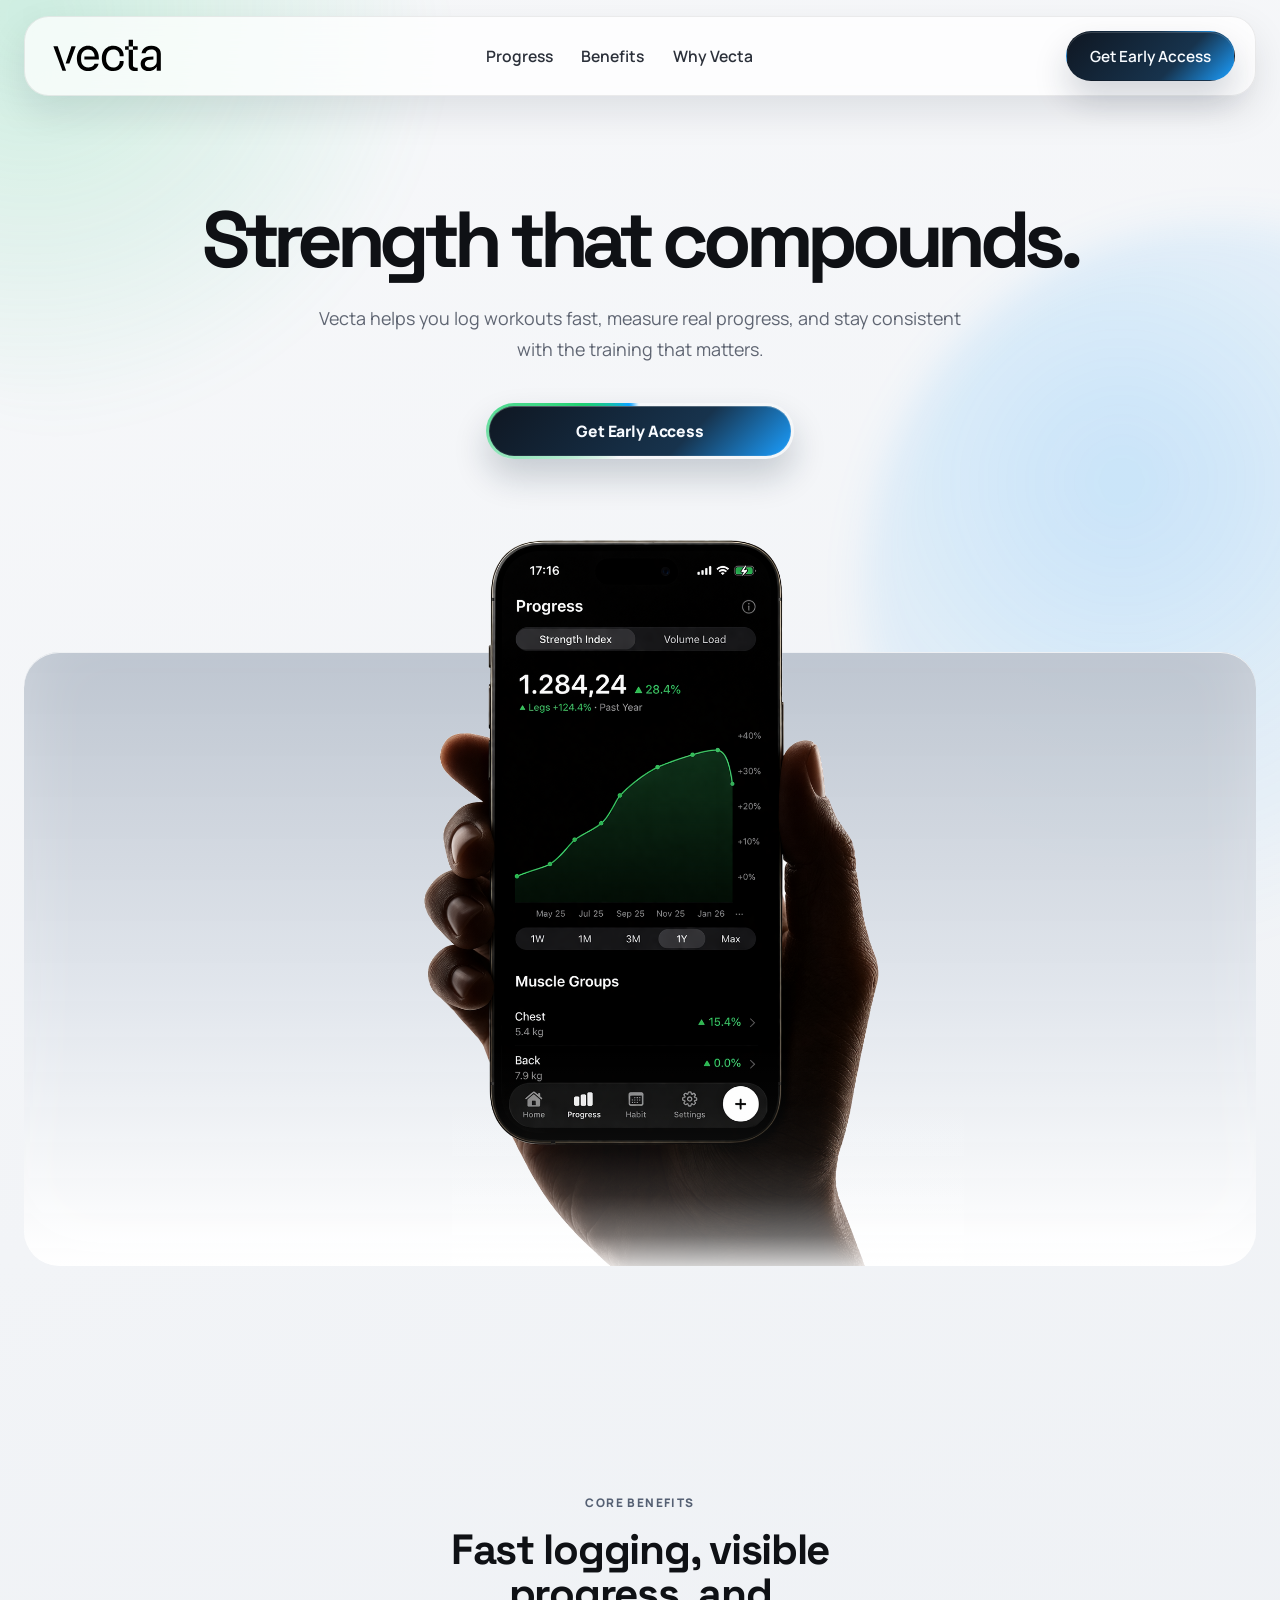
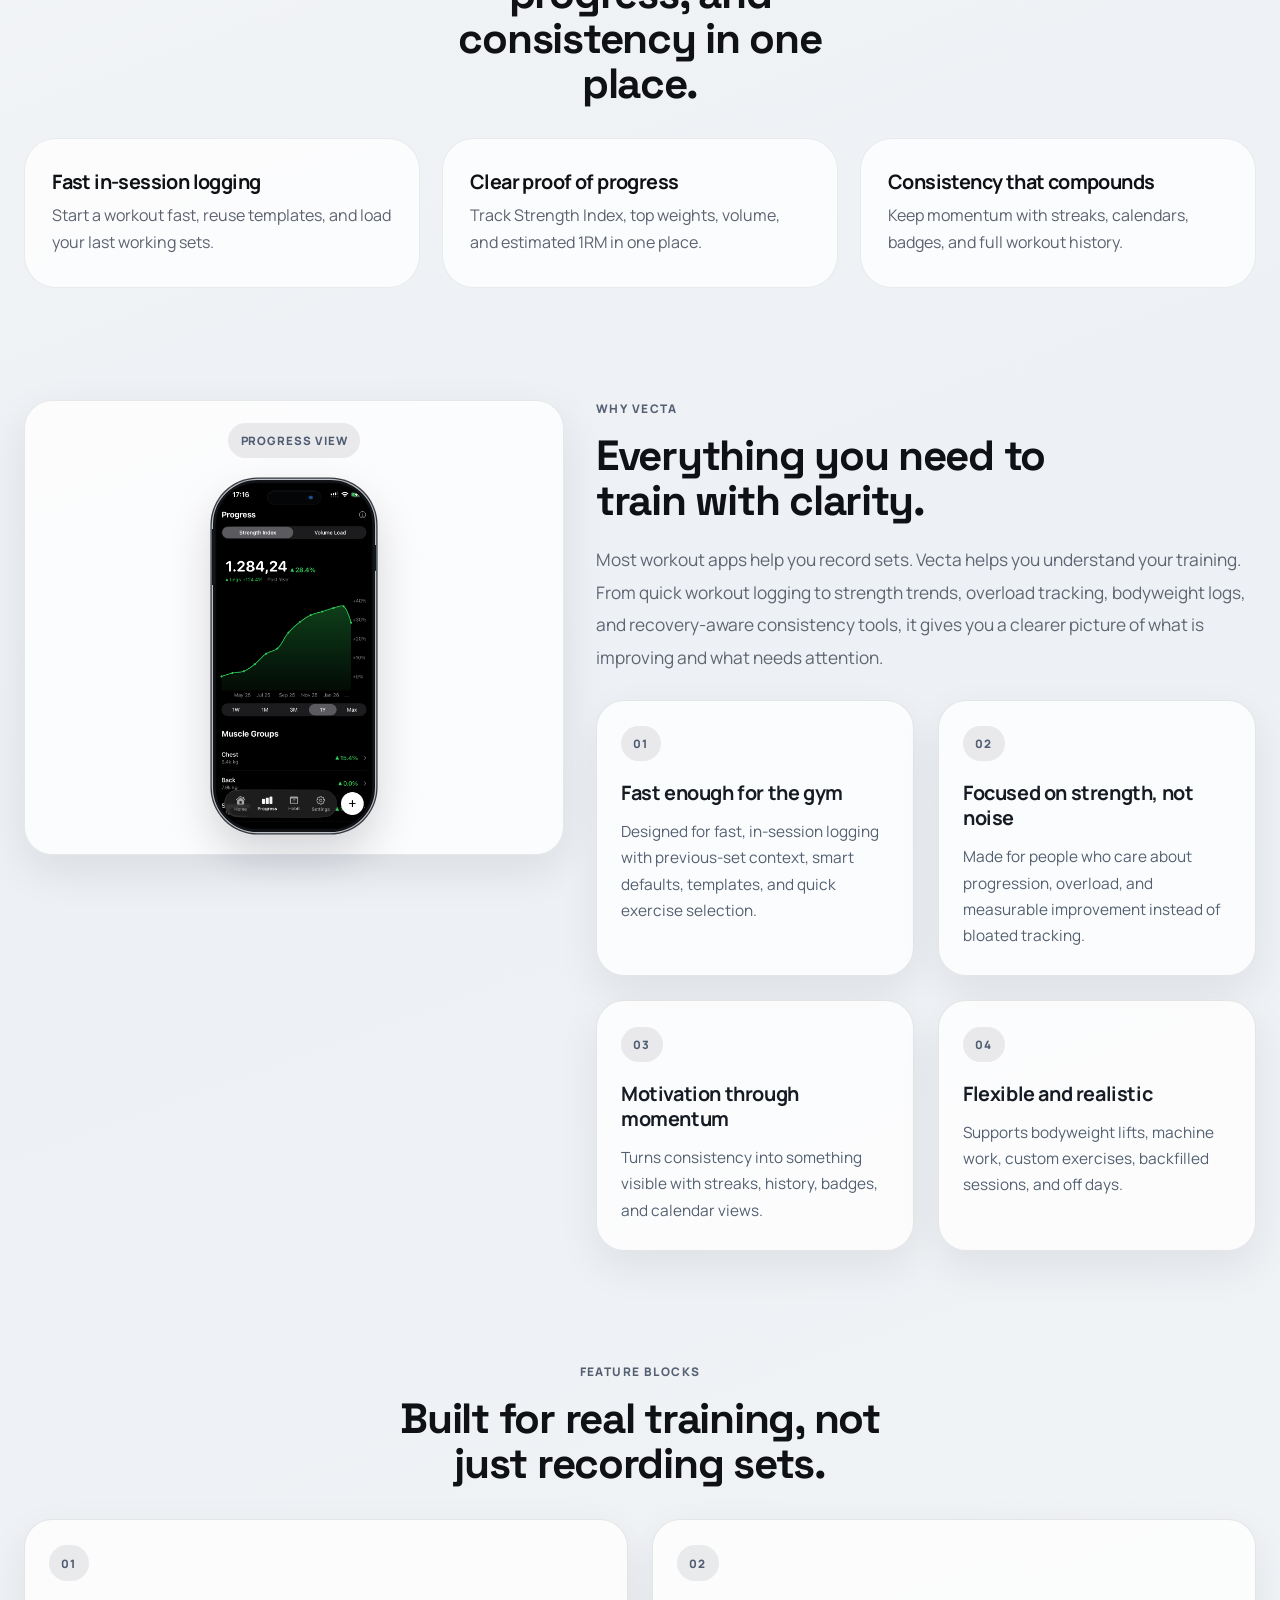
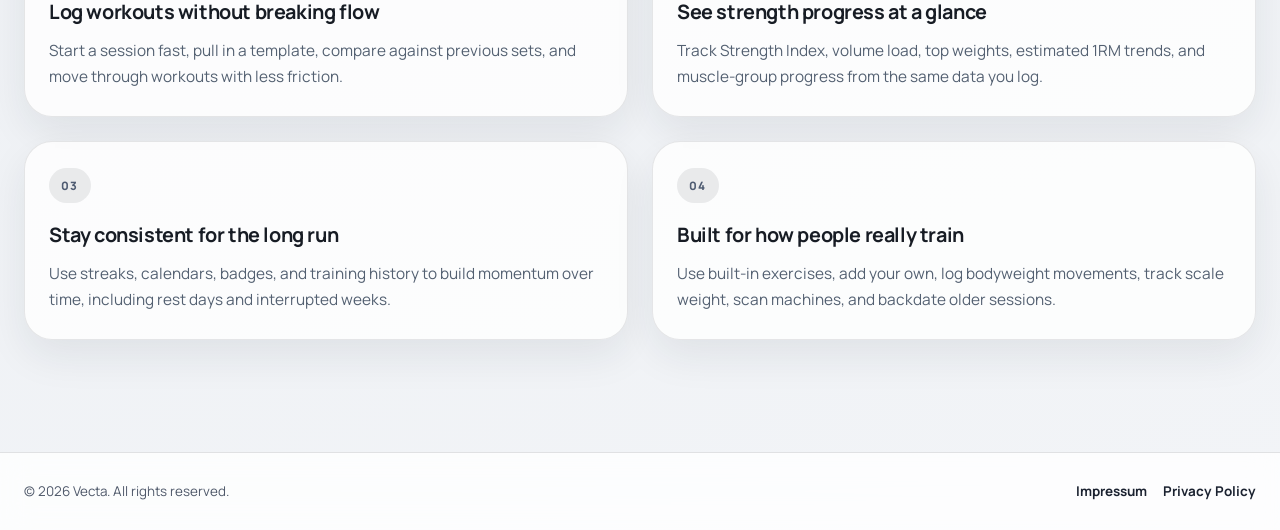
==== commit 0f2c7938: "Refine test page hero presentation" ====
--- a/test/index.html
+++ b/test/index.html
@@ -39,7 +39,6 @@
     <main>
       <section class="test-hero container">
         <div class="test-hero-copy">
-          <p class="trust-pill">Fast workout logging with real strength progress</p>
           <h1>Strength that compounds.</h1>
           <p class="lead">
             Vecta helps you log workouts fast, measure real progress, and stay
@@ -62,6 +61,7 @@
               alt=""
             />
           </figure>
+          <div class="test-stage-wrist-gradient"></div>
         </div>
       </section>
 
@@ -202,5 +202,15 @@
         </div>
       </section>
     </main>
+
+    <footer class="site-footer-bar">
+      <section class="container footer-bar-inner">
+        <p>© 2026 Vecta. All rights reserved.</p>
+        <nav class="footer-links" aria-label="Legal links">
+          <a href="../impressum.html">Impressum</a>
+          <a href="../privacy-policy.html">Privacy Policy</a>
+        </nav>
+      </section>
+    </footer>
   </body>
 </html>
--- a/styles.css
+++ b/styles.css
@@ -13,8 +13,8 @@
   --radius-md: 18px;
   --sticky-header-offset: 1rem;
   --sticky-header-scroll-space: 8rem;
-  --container-max: 1480px;
-  --container-gutter: 1.2rem;
+  --container-max: 1360px;
+  --container-gutter: 3rem;
 }
 
 *,
@@ -168,9 +168,9 @@
 }
 
 .header-cta {
-  font-size: 0.92rem;
+  font-size: 0.96rem;
   border-radius: 999px;
-  padding: 0.72rem 1.2rem;
+  padding: 0.82rem 1.45rem;
   border: 1px solid var(--line);
   backdrop-filter: blur(12px);
   background: rgba(255, 255, 255, 0.8);
@@ -244,12 +244,12 @@
   display: inline-flex;
   align-items: center;
   justify-content: center;
-  min-height: 3.25rem;
-  padding: 0.9rem 1.35rem;
+  min-height: 3.5rem;
+  padding: 1rem 1.55rem;
   border-radius: 999px;
   border: 1px solid transparent;
   text-decoration: none;
-  font-size: 0.92rem;
+  font-size: 0.98rem;
   font-weight: 800;
   letter-spacing: -0.01em;
   transition: transform 0.2s ease, box-shadow 0.2s ease, background 0.2s ease, border-color 0.2s ease;
@@ -274,8 +274,8 @@
 .hero-highlight-cta {
   position: relative;
   isolation: isolate;
-  min-width: clamp(15.75rem, 23vw, 18rem);
-  padding-inline: 2.2rem;
+  min-width: clamp(16.75rem, 25vw, 19.25rem);
+  padding-inline: 2.45rem;
   border: 0;
   background: transparent;
   overflow: hidden;
--- a/test/test.css
+++ b/test/test.css
@@ -1,5 +1,22 @@
 body.test-page {
   overflow-x: hidden;
+}
+
+.test-page .header-cta {
+  color: #f8fbff;
+  border-color: transparent;
+  background: linear-gradient(135deg, #0f1722 0%, #17334d 65%, #1b9fff 100%);
+  box-shadow:
+    inset 0 1px 0 rgba(255, 255, 255, 0.16),
+    0 18px 34px rgba(16, 34, 56, 0.18);
+}
+
+.test-page .header-cta:hover,
+.test-page .header-cta:focus-visible {
+  background: linear-gradient(135deg, #101a28 0%, #183955 65%, #22a4ff 100%);
+  box-shadow:
+    inset 0 1px 0 rgba(255, 255, 255, 0.18),
+    0 22px 40px rgba(16, 34, 56, 0.24);
 }
 
 .test-hero {
@@ -38,6 +55,10 @@
 }
 
 .test-stage {
+  --test-stage-band-top: clamp(6.5rem, 11vw, 10.25rem);
+  --test-stage-band-height: clamp(28rem, 48vw, 39rem);
+  --test-stage-photo-top: 0.1rem;
+  --test-stage-photo-width: min(34rem, 50vw);
   position: relative;
   min-height: clamp(34rem, 68vw, 56rem);
   margin-top: 3.25rem;
@@ -46,44 +67,63 @@
 
 .test-stage-band {
   position: absolute;
-  inset: clamp(6.5rem, 11vw, 10.25rem) 0 auto;
-  height: clamp(13rem, 24vw, 21rem);
+  left: 0;
+  right: 0;
+  top: var(--test-stage-band-top);
+  height: var(--test-stage-band-height);
   border-radius: 2.2rem;
-  border: 1px solid rgba(19, 27, 37, 0.08);
-  background: linear-gradient(180deg, rgba(230, 234, 240, 0.82), rgba(215, 221, 229, 0.98));
+  overflow: hidden;
+  background: linear-gradient(
+    180deg,
+    rgba(188, 196, 207, 0.98) 0%,
+    rgba(223, 228, 235, 0.95) 54%,
+    rgba(255, 255, 255, 0.98) 100%
+  );
   box-shadow:
     inset 0 1px 0 rgba(255, 255, 255, 0.72),
     inset 0 -32px 70px rgba(255, 255, 255, 0.24);
 }
 
 .test-stage-shadow {
+  display: none;
+}
+
+.test-stage-photo-wrap {
   position: absolute;
+  z-index: 2;
   left: 50%;
-  bottom: 2.65rem;
-  width: min(35rem, 64vw);
-  height: 8.2rem;
+  top: var(--test-stage-photo-top);
+  bottom: calc(100% - (var(--test-stage-band-top) + var(--test-stage-band-height)));
+  width: var(--test-stage-photo-width);
+  margin: 0;
   transform: translateX(-50%);
-  border-radius: 999px;
-  background: radial-gradient(circle at center, rgba(16, 24, 37, 0.24), transparent 72%);
-  filter: blur(12px);
-}
-
-.test-stage-photo-wrap {
-  position: relative;
-  z-index: 2;
-  width: min(34rem, 50vw);
-  margin: 0 auto;
-  top: 0.1rem;
-  aspect-ratio: 1024 / 1536;
+  overflow: hidden;
 }
 
 .test-stage-hand-photo {
   display: block;
   width: 100%;
-  height: 100%;
-  object-fit: contain;
-  object-position: center top;
-  filter: drop-shadow(0 26px 34px rgba(16, 24, 37, 0.16));
+  height: auto;
+}
+
+.test-stage-wrist-gradient {
+  position: absolute;
+  left: 55.5%;
+  top: calc(var(--test-stage-photo-top) + (var(--test-stage-photo-width) * 0.98));
+  bottom: calc(100% - (var(--test-stage-band-top) + var(--test-stage-band-height)));
+  width: min(32rem, 50vw);
+  transform: translateX(-50%);
+  z-index: 3;
+  pointer-events: none;
+  background: linear-gradient(
+    180deg,
+    rgba(255, 255, 255, 0) 0%,
+    rgba(249, 251, 253, 0.015) 26%,
+    rgba(249, 251, 253, 0.05) 48%,
+    rgba(251, 252, 254, 0.16) 68%,
+    rgba(254, 255, 255, 0.42) 86%,
+    rgba(255, 255, 255, 0.82) 100%
+  );
 }
 
 .test-stage-screen-wrap {
@@ -194,17 +234,14 @@
   }
 
   .test-stage {
+    --test-stage-band-top: 8rem;
+    --test-stage-band-height: 26rem;
+    --test-stage-photo-top: 1rem;
+    --test-stage-photo-width: min(20.5rem, 40vw);
     min-height: 37rem;
   }
 
   .test-stage-band {
-    top: 8rem;
-    height: 18rem;
-  }
-
-  .test-stage-photo-wrap {
-    width: min(20.5rem, 40vw);
-    top: 1rem;
   }
 
   .test-showcase-layout {
@@ -224,24 +261,21 @@
   }
 
   .test-stage {
+    --test-stage-band-top: 5.3rem;
+    --test-stage-band-height: 18rem;
+    --test-stage-photo-top: 0.3rem;
+    --test-stage-photo-width: min(18.6rem, 74vw);
     min-height: 30rem;
     margin-top: 2.2rem;
   }
 
   .test-stage-band {
-    top: 5.3rem;
-    height: 10.8rem;
     border-radius: 1.35rem;
   }
 
   .test-stage-shadow {
     width: 72vw;
     bottom: 1.3rem;
-  }
-
-  .test-stage-photo-wrap {
-    width: min(18.6rem, 74vw);
-    top: 0.3rem;
   }
 
   .test-stage-screen-wrap {
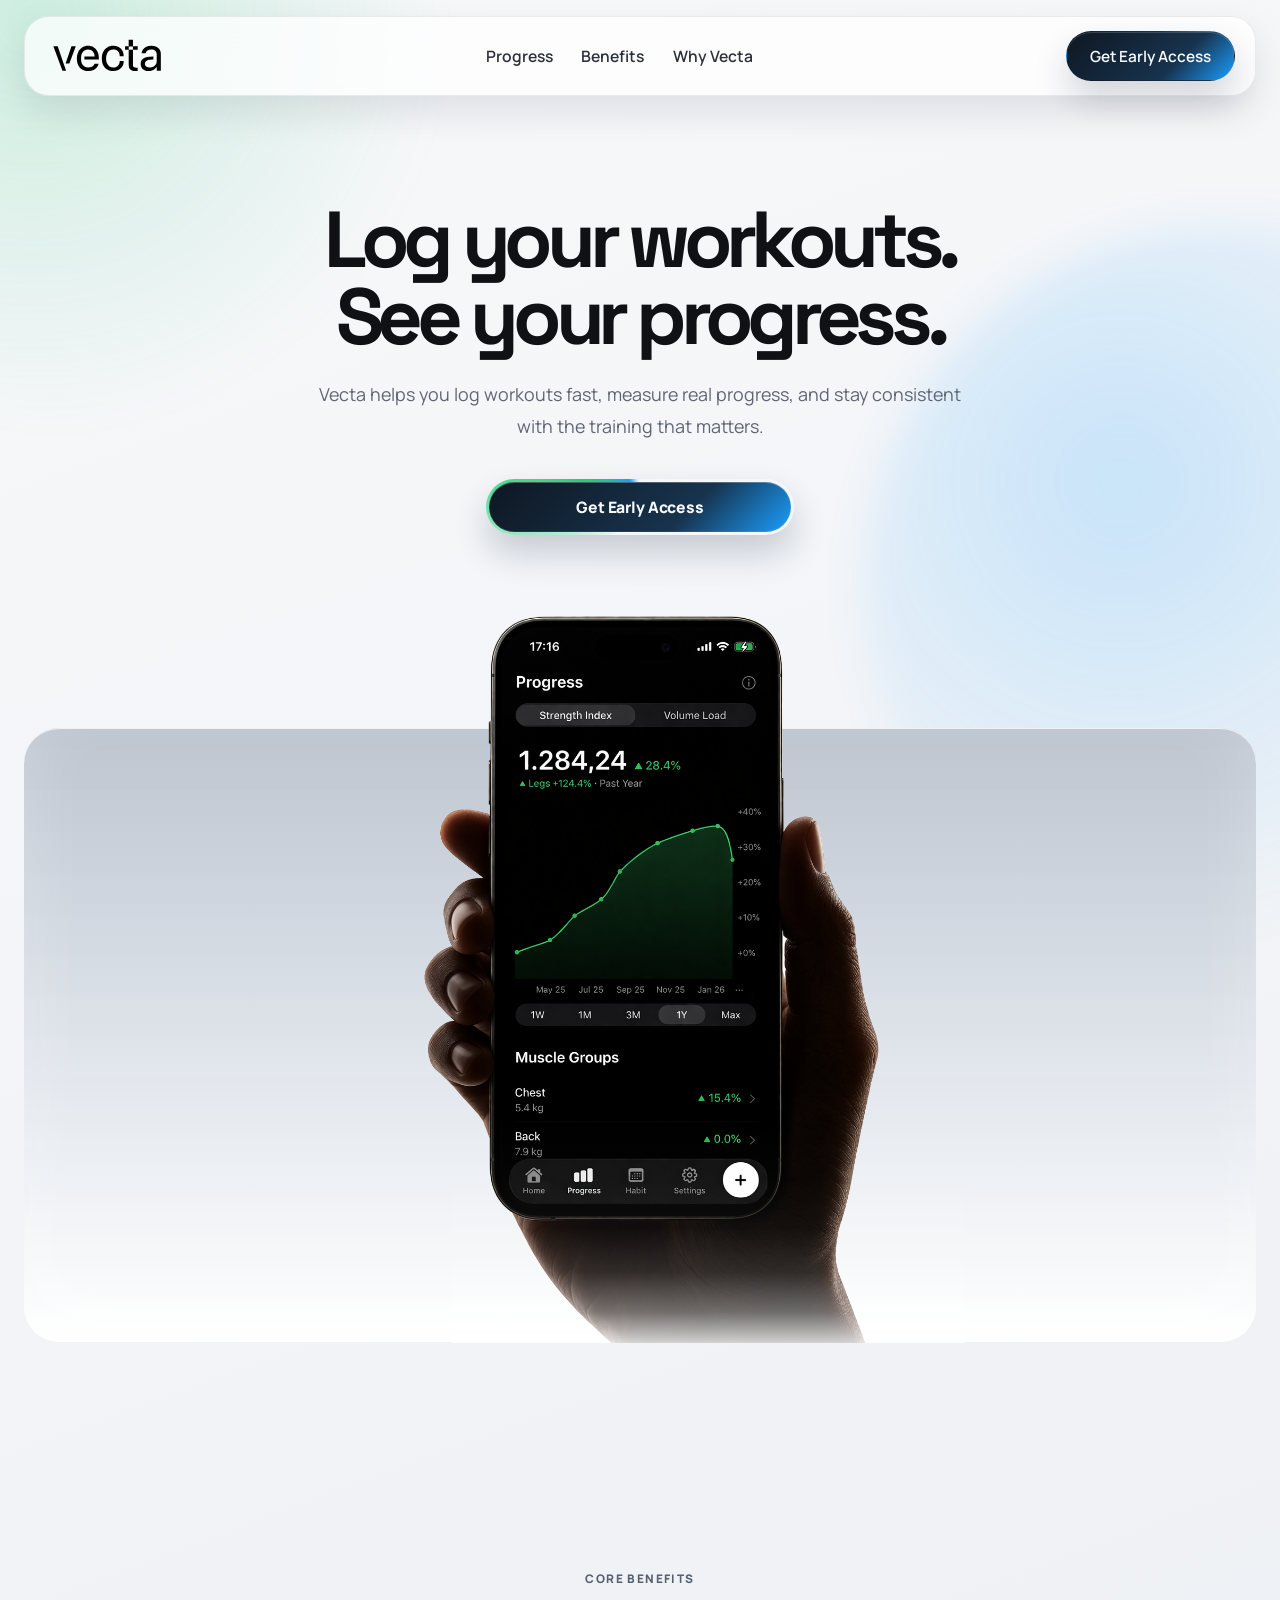
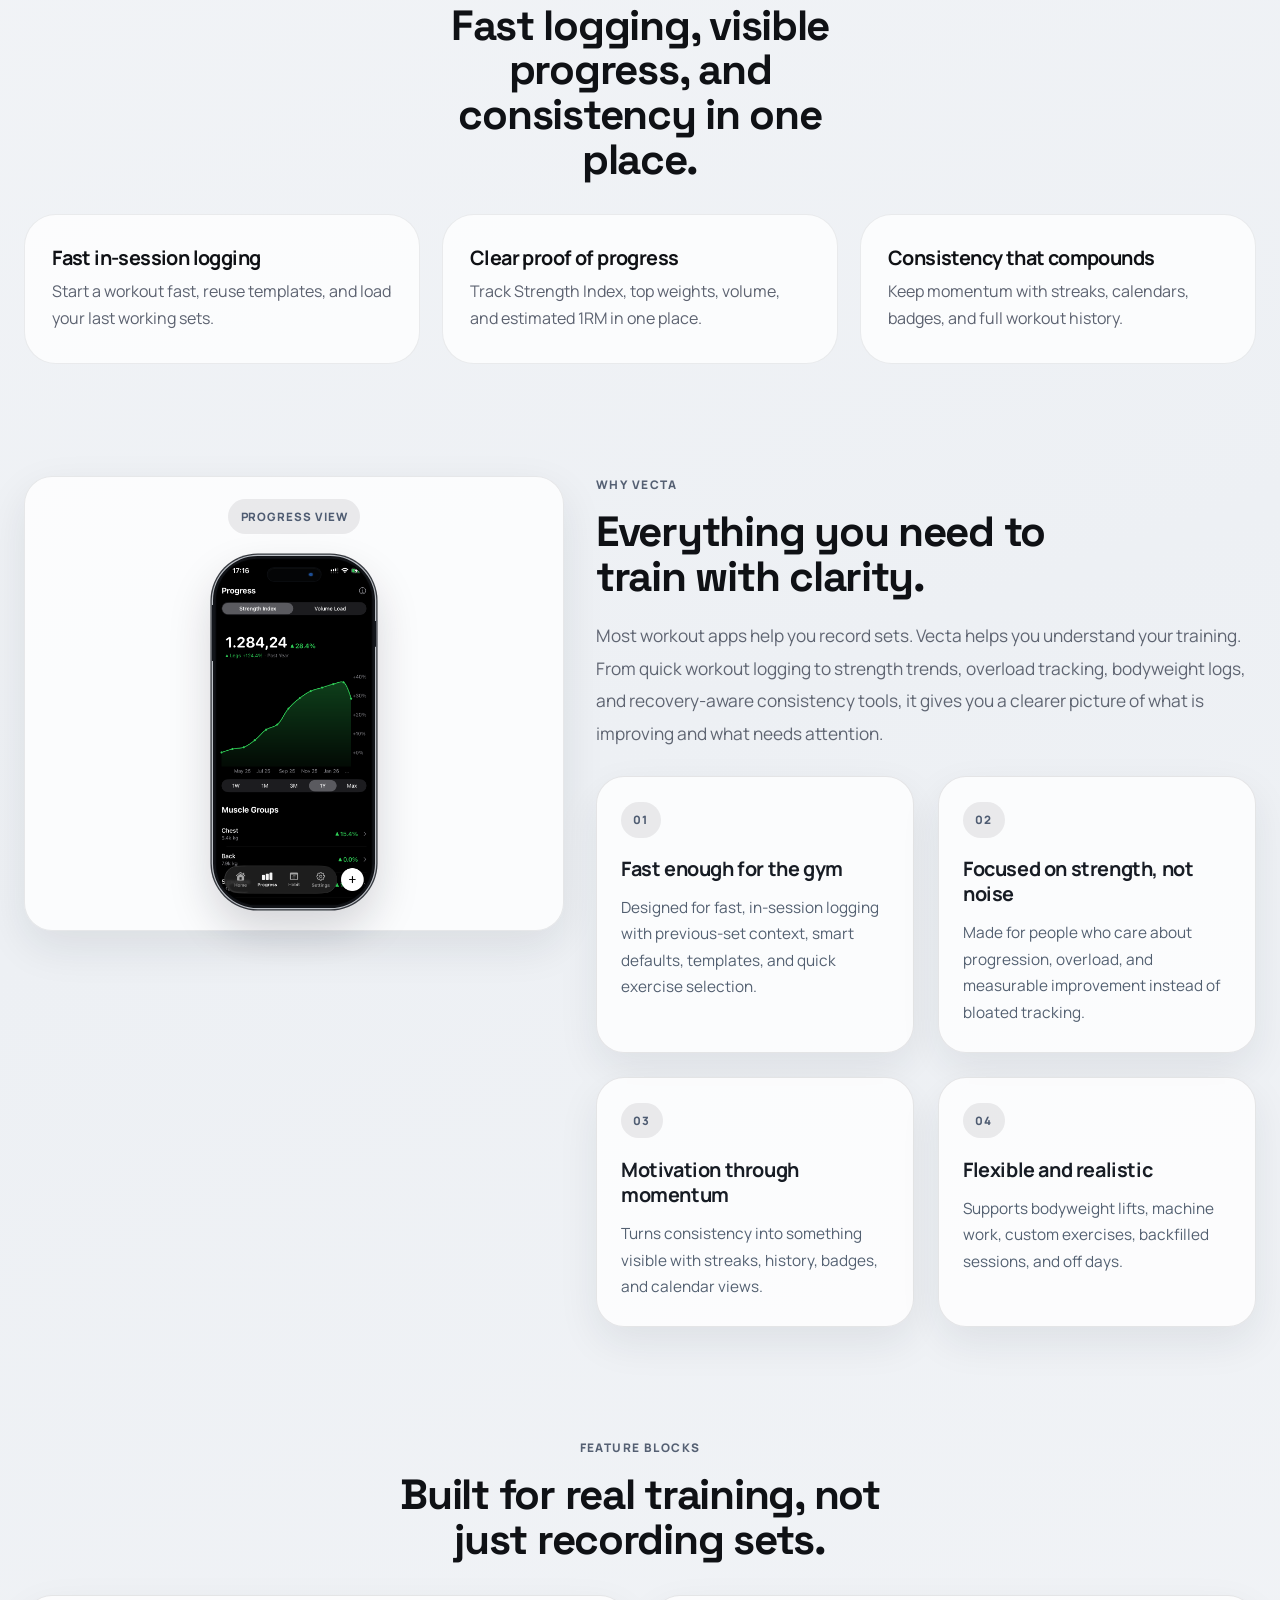
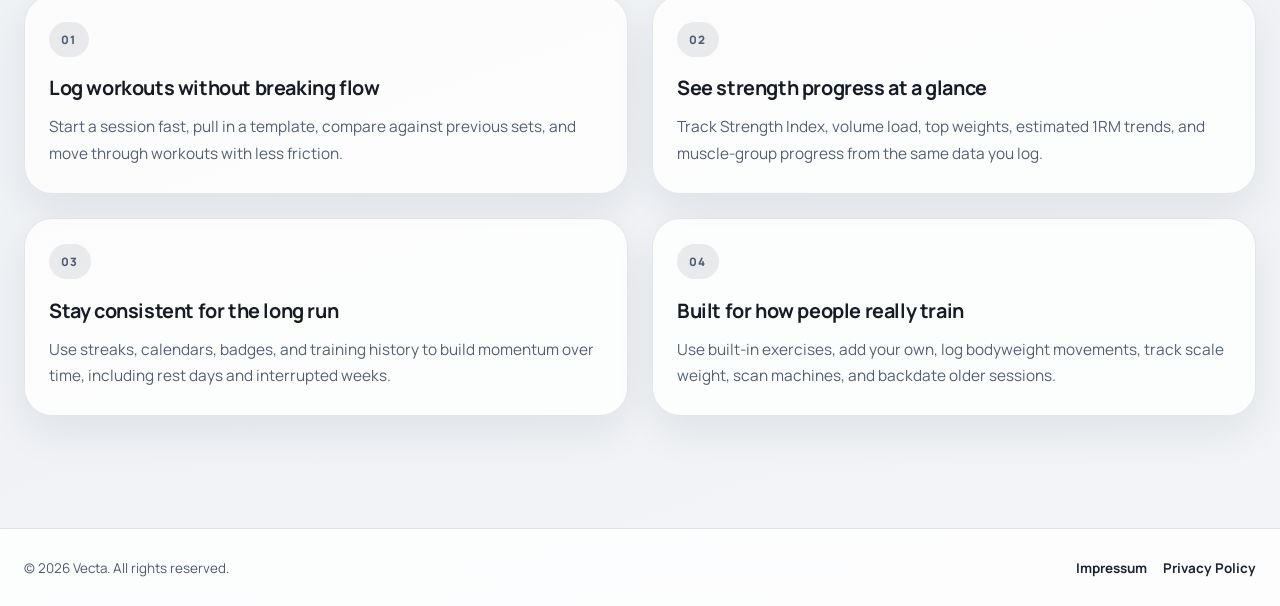
==== commit 55845b08: "Promote compounding landing page to homepage" ====
--- a/test/index.html
+++ b/test/index.html
@@ -39,7 +39,7 @@
     <main>
       <section class="test-hero container">
         <div class="test-hero-copy">
-          <h1>Strength that compounds.</h1>
+          <h1>Log your workouts.<br />See your progress.</h1>
           <p class="lead">
             Vecta helps you log workouts fast, measure real progress, and stay
             consistent with the training that matters.
